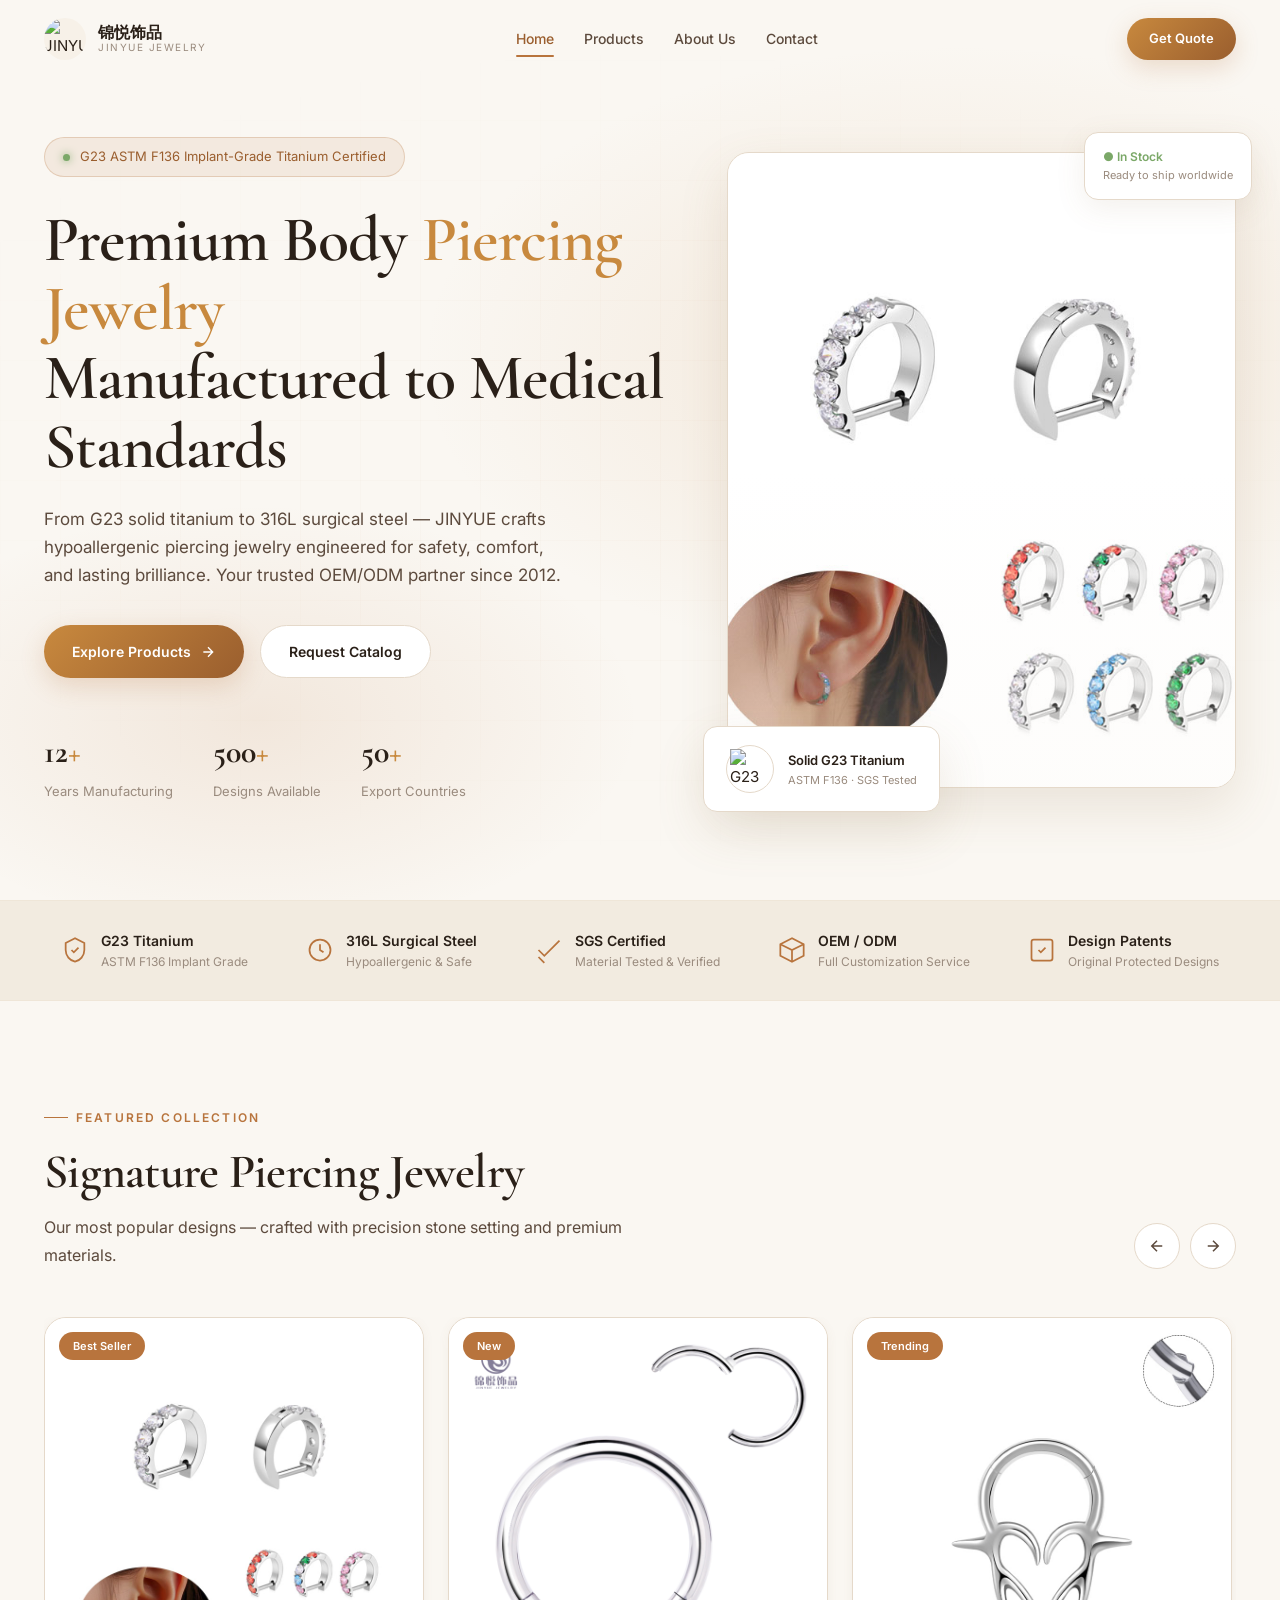
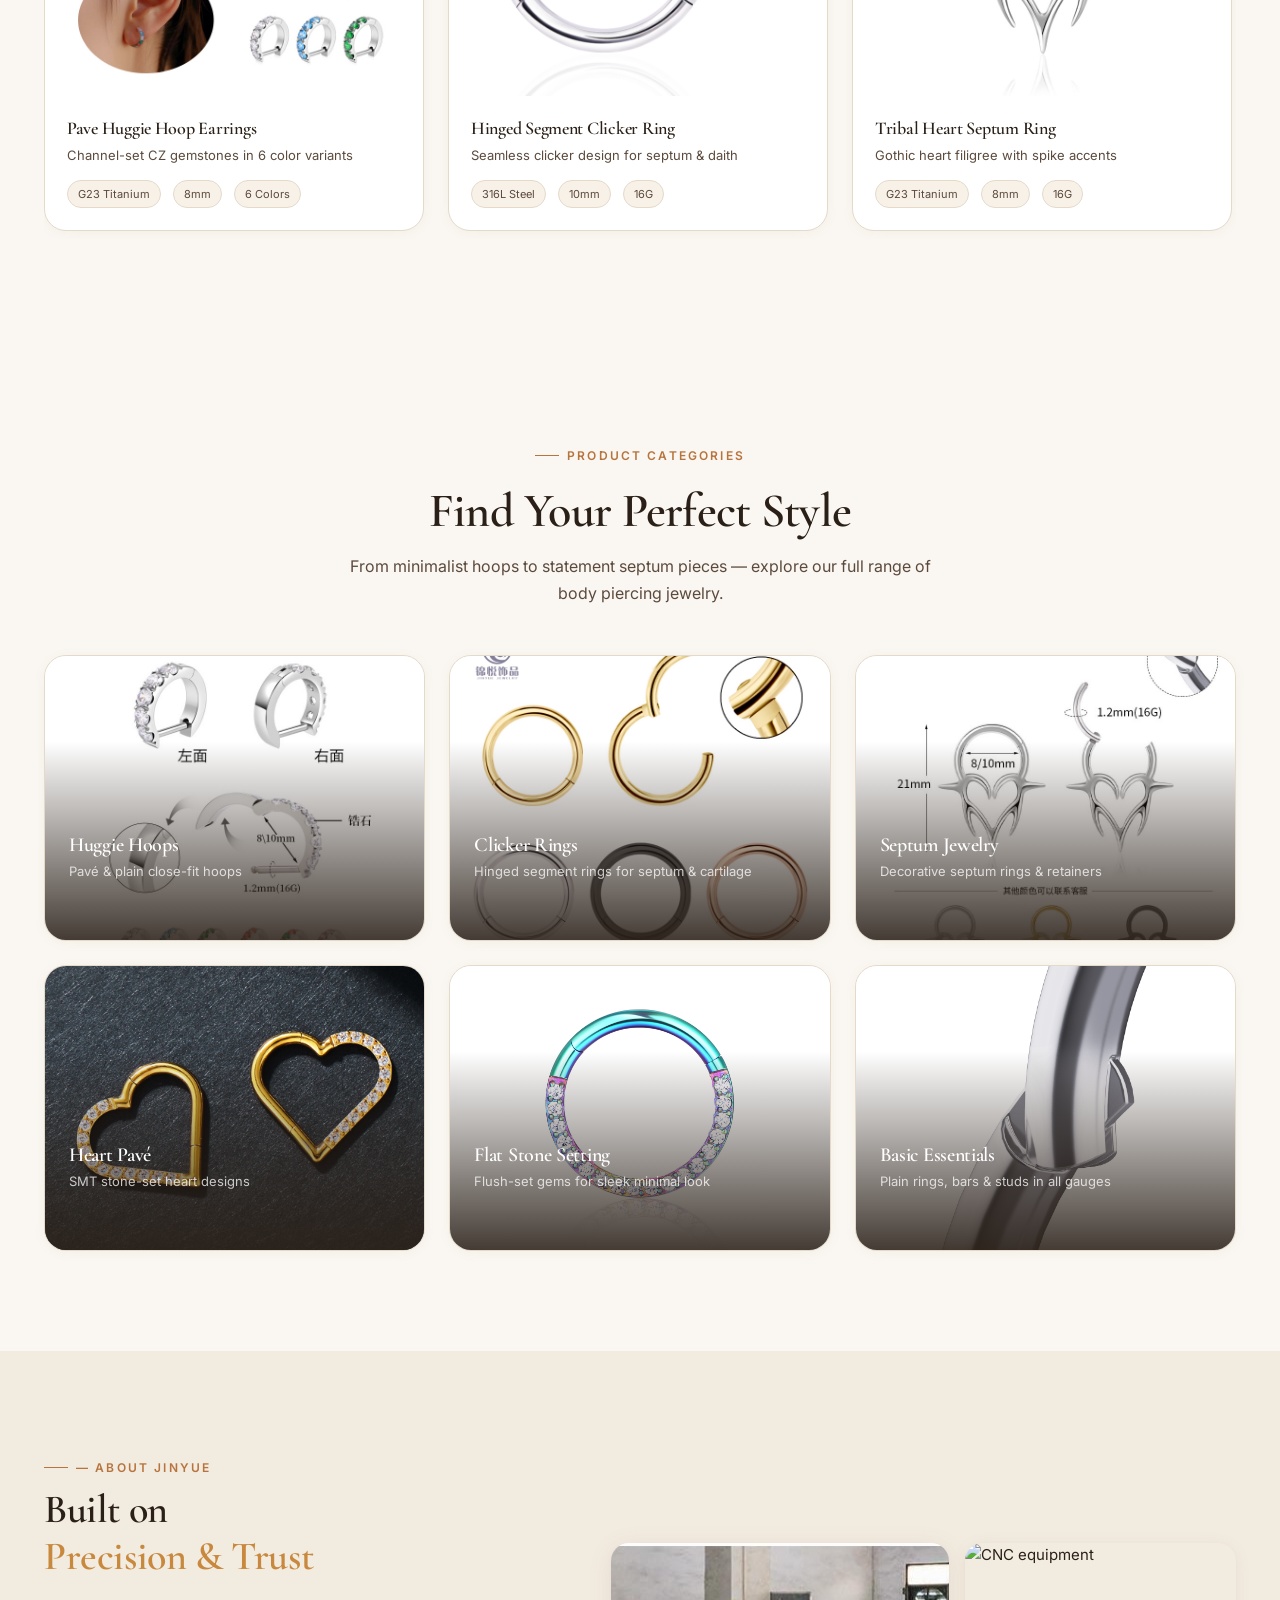
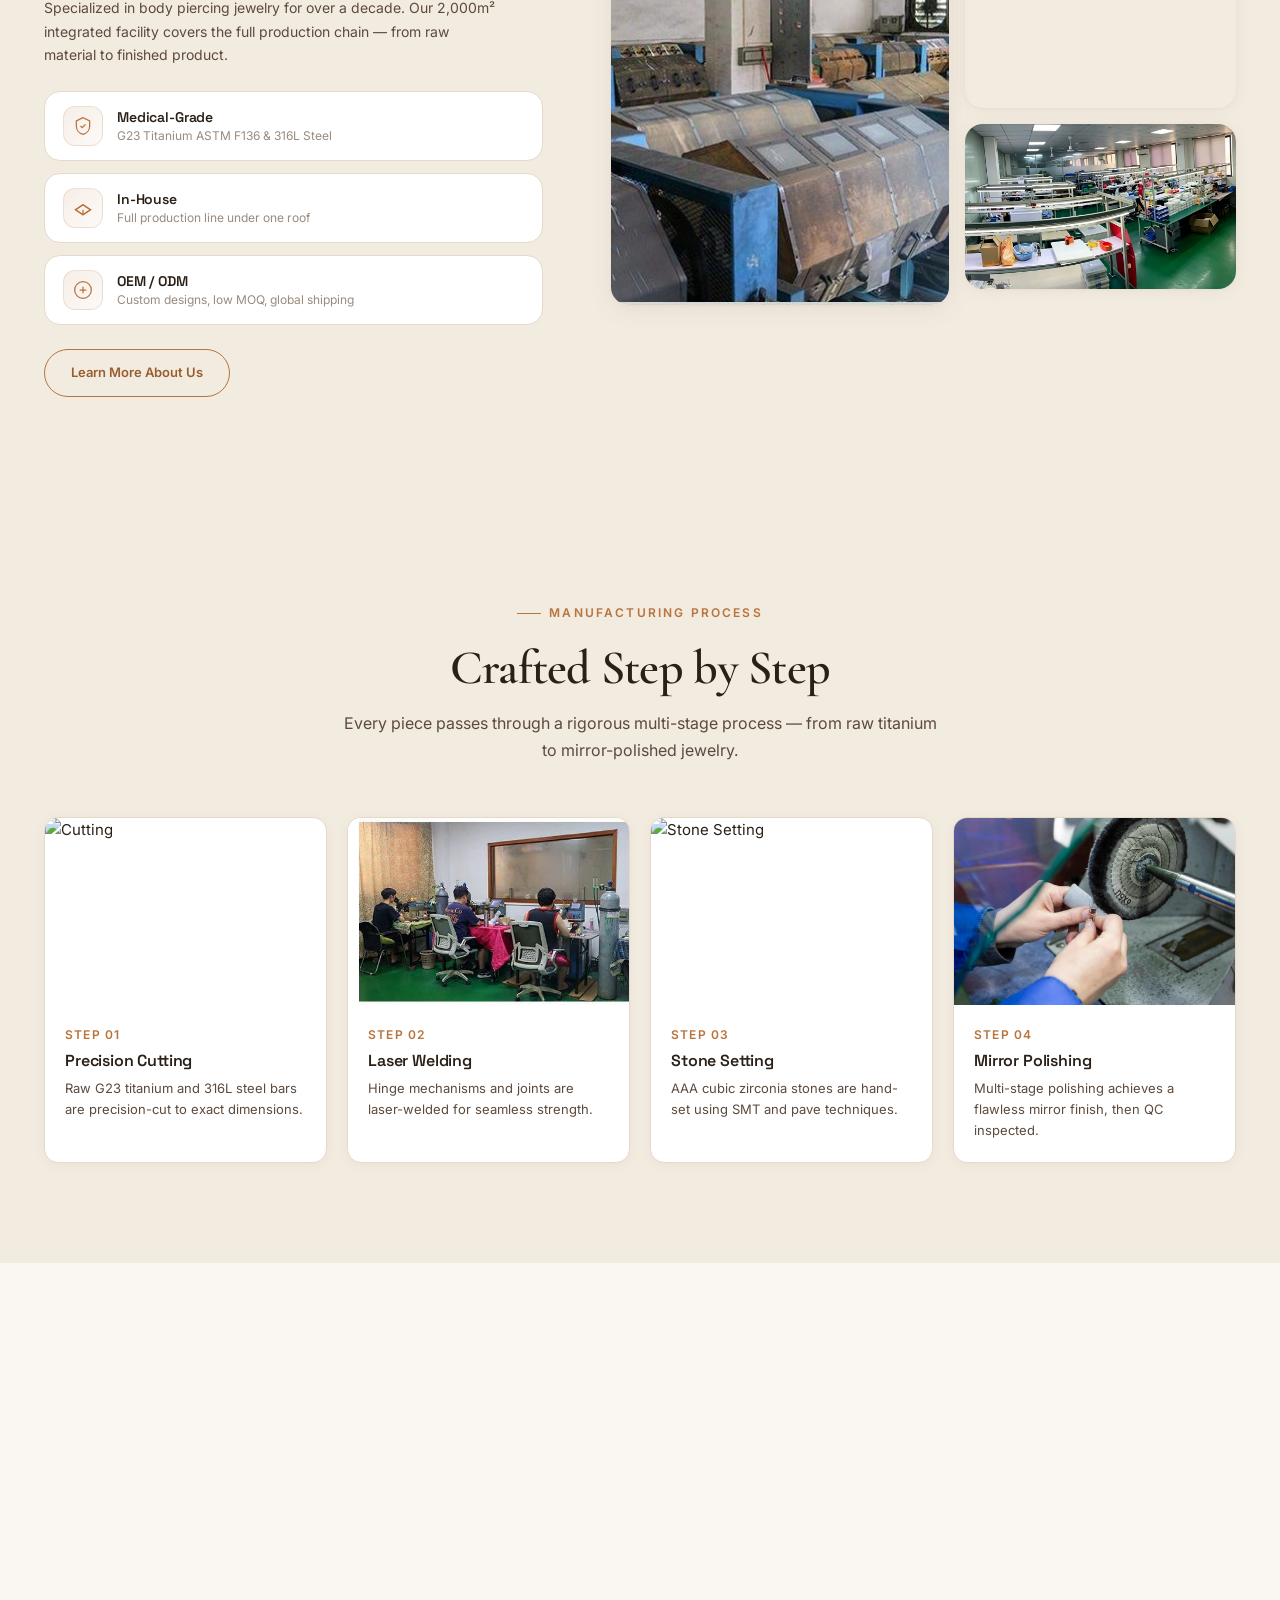
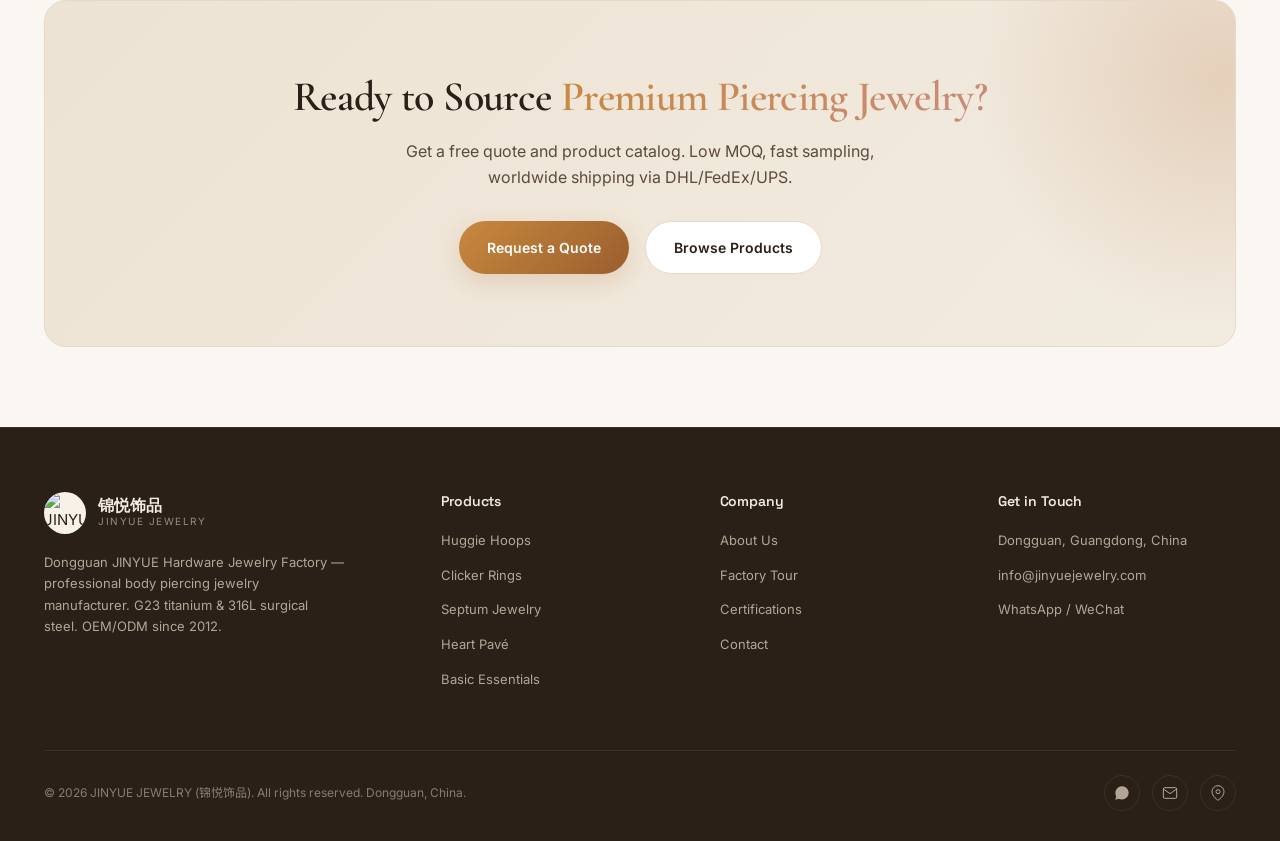
==== index.html @ 4a6bb95f "JINYUE JEWELRY piercing jewelry website - initial release" ====
<!DOCTYPE html>
<html lang="en">
<head>
<meta charset="UTF-8">
<meta name="viewport" content="width=device-width, initial-scale=1.0">
<title>JINYUE JEWELRY — G23 Implant-Grade Titanium Body Piercing Jewelry Manufacturer</title>
<meta name="description" content="JINYUE JEWELRY (锦悦饰品) is a professional body piercing jewelry manufacturer in Dongguan, China. Specializing in G23 ASTM F136 implant-grade titanium and 316L surgical steel piercing jewelry. OEM/ODM, SGS certified.">
<meta name="keywords" content="body piercing jewelry, G23 titanium, implant grade, ASTM F136, 316L surgical steel, piercing manufacturer, OEM piercing jewelry, Dongguan jewelry factory, JINYUE, 锦悦饰品">
<meta name="robots" content="index, follow">
<link rel="canonical" href="https://jinyuejewelry.github.io/">
<meta property="og:title" content="JINYUE JEWELRY — G23 Implant-Grade Titanium Body Piercing Jewelry Manufacturer">
<meta property="og:description" content="Professional body piercing jewelry manufacturer in Dongguan. G23 ASTM F136 titanium, 316L steel, OEM/ODM, SGS certified. Worldwide shipping.">
<meta property="og:image" content="https://jinyuejewelry.github.io/assets/logo/jinyue-logo.png">
<meta property="og:url" content="https://jinyuejewelry.github.io/">
<meta property="og:type" content="website">
<meta name="twitter:card" content="summary_large_image">
<script type="application/ld+json">
{
  "@context": "https://schema.org",
  "@type": "Organization",
  "name": "JINYUE JEWELRY",
  "alternateName": "锦悦饰品",
  "url": "https://jinyuejewelry.github.io/",
  "logo": "https://jinyuejewelry.github.io/assets/logo/jinyue-logo.png",
  "description": "Professional body piercing jewelry manufacturer. G23 ASTM F136 titanium, 316L surgical steel, OEM/ODM.",
  "address": { "@type": "PostalAddress", "addressLocality": "Dongguan", "addressRegion": "Guangdong", "addressCountry": "CN" },
  "contactPoint": { "@type": "ContactPoint", "contactType": "sales", "email": "info@jinyuejewelry.com" },
  "sameAs": []
}
</script>
<link rel="preconnect" href="https://fonts.googleapis.com">
<link rel="preconnect" href="https://fonts.gstatic.com" crossorigin>
<link href="https://fonts.googleapis.com/css2?family=Cormorant+Garamond:wght@500;600;700&family=Space+Grotesk:wght@400;500;600;700&family=Inter:wght@400;500;600&family=Noto+Sans+SC:wght@400;500;600&display=swap" rel="stylesheet">
<link rel="icon" href="assets/logo/g23-titanium-badge.png">
<link rel="stylesheet" href="css/style.css">
</head>
<body>

<!-- ===== Header ===== -->
<header class="site-header">
  <div class="container header-inner">
    <a href="index.html" class="logo-wrap">
      <img src="assets/logo/jinyue-logo.png" alt="JINYUE Jewelry" class="logo-img">
      <div class="logo-text">
        <span class="cn">锦悦饰品</span>
        <span class="en">JINYUE JEWELRY</span>
      </div>
    </a>
    <nav class="main-nav">
      <a href="index.html" class="active">Home</a>
      <a href="products.html">Products</a>
      <a href="about.html">About Us</a>
      <a href="contact.html">Contact</a>
    </nav>
    <div class="header-cta">
      <a href="contact.html" class="btn btn-primary">Get Quote</a>
      <div class="mobile-toggle"><span></span><span></span><span></span></div>
    </div>
  </div>
</header>

<!-- ===== Hero ===== -->
<section class="hero">
  <div class="hero-bg"></div>
  <div class="hero-grid"></div>
  <div class="container hero-inner">
    <div class="hero-content">
      <div class="hero-badge">
        <span class="dot"></span>
        G23 ASTM F136 Implant-Grade Titanium Certified
      </div>
      <h1>Premium Body <span class="accent">Piercing Jewelry</span><br>Manufactured to Medical Standards</h1>
      <p class="hero-desc">From G23 solid titanium to 316L surgical steel — JINYUE crafts hypoallergenic piercing jewelry engineered for safety, comfort, and lasting brilliance. Your trusted OEM/ODM partner since 2012.</p>
      <div class="hero-actions">
        <a href="products.html" class="btn btn-primary">
          Explore Products
          <svg width="16" height="16" viewBox="0 0 24 24" fill="none" stroke="currentColor" stroke-width="2"><path d="M5 12h14M12 5l7 7-7 7"/></svg>
        </a>
        <a href="contact.html" class="btn btn-outline">Request Catalog</a>
      </div>
      <div class="hero-stats">
        <div class="hero-stat">
          <div class="num">12<span>+</span></div>
          <div class="label">Years Manufacturing</div>
        </div>
        <div class="hero-stat">
          <div class="num">500<span>+</span></div>
          <div class="label">Designs Available</div>
        </div>
        <div class="hero-stat">
          <div class="num">50<span>+</span></div>
          <div class="label">Export Countries</div>
        </div>
      </div>
    </div>
    <div class="hero-visual">
      <div class="hero-img-main">
        <img src="assets/products/carousel/p1-1.jpg" alt="Huggie hoop piercing earrings with pave gemstones">
      </div>
      <div class="hero-float-card">
        <div class="badge-icon">
          <img src="assets/logo/g23-titanium-badge.png" alt="G23 Titanium">
        </div>
        <div>
          <div class="ft">Solid G23 Titanium</div>
          <div class="fs">ASTM F136 · SGS Tested</div>
        </div>
      </div>
      <div class="hero-float-card-2">
        <div class="ft">● In Stock</div>
        <div class="fs">Ready to ship worldwide</div>
      </div>
    </div>
  </div>
</section>

<!-- ===== Trust Bar ===== -->
<section class="trust-bar">
  <div class="container">
    <div class="trust-items">
      <div class="trust-item">
        <svg viewBox="0 0 24 24" fill="none" stroke="currentColor" stroke-width="1.5"><path d="M12 2L4 6v6c0 5 3.5 9 8 10 4.5-1 8-5 8-10V6l-8-4z"/><path d="M9 12l2 2 4-4"/></svg>
        <div><div class="t">G23 Titanium</div><div class="s">ASTM F136 Implant Grade</div></div>
      </div>
      <div class="trust-item">
        <svg viewBox="0 0 24 24" fill="none" stroke="currentColor" stroke-width="1.5"><circle cx="12" cy="12" r="9"/><path d="M12 7v5l3 2"/></svg>
        <div><div class="t">316L Surgical Steel</div><div class="s">Hypoallergenic & Safe</div></div>
      </div>
      <div class="trust-item">
        <svg viewBox="0 0 24 24" fill="none" stroke="currentColor" stroke-width="1.5"><path d="M3 12l5 5L21 4"/><path d="M3 18l5 5"/></svg>
        <div><div class="t">SGS Certified</div><div class="s">Material Tested & Verified</div></div>
      </div>
      <div class="trust-item">
        <svg viewBox="0 0 24 24" fill="none" stroke="currentColor" stroke-width="1.5"><path d="M12 2L2 7v10l10 5 10-5V7L12 2z"/><path d="M2 7l10 5 10-5M12 22V12"/></svg>
        <div><div class="t">OEM / ODM</div><div class="s">Full Customization Service</div></div>
      </div>
      <div class="trust-item">
        <svg viewBox="0 0 24 24" fill="none" stroke="currentColor" stroke-width="1.5"><rect x="3" y="3" width="18" height="18" rx="2"/><path d="M9 12l2 2 4-4"/></svg>
        <div><div class="t">Design Patents</div><div class="s">Original Protected Designs</div></div>
      </div>
    </div>
  </div>
</section>

<!-- ===== Featured Products Carousel ===== -->
<section class="prod-carousel-section">
  <div class="container">
    <div class="carousel-head reveal">
      <div>
        <div class="eyebrow">Featured Collection</div>
        <h2 class="section-title">Signature Piercing Jewelry</h2>
        <p class="section-sub">Our most popular designs — crafted with precision stone setting and premium materials.</p>
      </div>
      <div class="carousel-nav">
        <button class="carousel-prev" aria-label="Previous">
          <svg width="18" height="18" viewBox="0 0 24 24" fill="none" stroke="currentColor" stroke-width="2"><path d="M19 12H5M12 19l-7-7 7-7"/></svg>
        </button>
        <button class="carousel-next" aria-label="Next">
          <svg width="18" height="18" viewBox="0 0 24 24" fill="none" stroke="currentColor" stroke-width="2"><path d="M5 12h14M12 5l7 7-7 7"/></svg>
        </button>
      </div>
    </div>
    <div class="carousel-track">
      <div class="carousel-card reveal">
        <div class="img-wrap">
          <span class="tag">Best Seller</span>
          <img src="assets/products/carousel/p1-1.jpg" alt="Pave Huggie Hoop Earrings">
        </div>
        <div class="info">
          <h3>Pave Huggie Hoop Earrings</h3>
          <p>Channel-set CZ gemstones in 6 color variants</p>
          <div class="meta"><span>G23 Titanium</span><span>8mm</span><span>6 Colors</span></div>
        </div>
      </div>
      <div class="carousel-card reveal">
        <div class="img-wrap">
          <span class="tag">New</span>
          <img src="assets/products/carousel/p2-1.jpg" alt="Hinged Segment Clicker Ring">
        </div>
        <div class="info">
          <h3>Hinged Segment Clicker Ring</h3>
          <p>Seamless clicker design for septum & daith</p>
          <div class="meta"><span>316L Steel</span><span>10mm</span><span>16G</span></div>
        </div>
      </div>
      <div class="carousel-card reveal">
        <div class="img-wrap">
          <span class="tag">Trending</span>
          <img src="assets/products/carousel/p3-1.jpg" alt="Tribal Heart Septum Ring">
        </div>
        <div class="info">
          <h3>Tribal Heart Septum Ring</h3>
          <p>Gothic heart filigree with spike accents</p>
          <div class="meta"><span>G23 Titanium</span><span>8mm</span><span>16G</span></div>
        </div>
      </div>
      <div class="carousel-card reveal">
        <div class="img-wrap">
          <span class="tag">Premium</span>
          <img src="assets/products/heart/1-爱心 (3).jpg" alt="Heart Pavé Stud Earrings">
        </div>
        <div class="info">
          <h3>Heart Pavé Stud Earrings</h3>
          <p>Heart-shaped SMT pave setting, gold & silver</p>
          <div class="meta"><span>925 Silver</span><span>14×12mm</span><span>AAA CZ</span></div>
        </div>
      </div>
      <div class="carousel-card reveal">
        <div class="img-wrap">
          <span class="tag">Best Seller</span>
          <img src="assets/products/bee/5-中空镶钻.jpg" alt="Hollow Diamond Setting Hoop">
        </div>
        <div class="info">
          <h3>Hollow Diamond Setting Hoop</h3>
          <p>Air-set pave with brilliant light reflection</p>
          <div class="meta"><span>925 Silver</span><span>13mm</span><span>AAA CZ</span></div>
        </div>
      </div>
      <div class="carousel-card reveal">
        <div class="img-wrap">
          <span class="tag">Classic</span>
          <img src="assets/products/combo/1.jpg" alt="Basic Collection Combo">
        </div>
        <div class="info">
          <h3>Basic Collection Combo</h3>
          <p>Mixed gauge essentials for every piercing</p>
          <div class="meta"><span>316L Steel</span><span>Multi</span><span>Set</span></div>
        </div>
      </div>
    </div>
  </div>
</section>

<!-- ===== Categories ===== -->
<section class="section">
  <div class="container">
    <div class="reveal" style="text-align:center;margin-bottom:48px;">
      <div class="eyebrow" style="justify-content:center;">Product Categories</div>
      <h2 class="section-title">Find Your Perfect Style</h2>
      <p class="section-sub" style="margin:0 auto;">From minimalist hoops to statement septum pieces — explore our full range of body piercing jewelry.</p>
    </div>
    <div class="cat-grid">
      <a href="products.html" class="cat-card reveal">
        <img src="assets/products/carousel/p1-2.jpg" alt="Huggie Hoops">
        <div class="overlay">
          <h3>Huggie Hoops</h3>
          <p>Pavé & plain close-fit hoops</p>
          <span class="arrow">View Collection <svg width="14" height="14" viewBox="0 0 24 24" fill="none" stroke="currentColor" stroke-width="2"><path d="M5 12h14M12 5l7 7-7 7"/></svg></span>
        </div>
      </a>
      <a href="products.html" class="cat-card reveal">
        <img src="assets/products/carousel/p2-2.jpg" alt="Clicker Rings">
        <div class="overlay">
          <h3>Clicker Rings</h3>
          <p>Hinged segment rings for septum & cartilage</p>
          <span class="arrow">View Collection <svg width="14" height="14" viewBox="0 0 24 24" fill="none" stroke="currentColor" stroke-width="2"><path d="M5 12h14M12 5l7 7-7 7"/></svg></span>
        </div>
      </a>
      <a href="products.html" class="cat-card reveal">
        <img src="assets/products/carousel/p3-2.jpg" alt="Septum Jewelry">
        <div class="overlay">
          <h3>Septum Jewelry</h3>
          <p>Decorative septum rings & retainers</p>
          <span class="arrow">View Collection <svg width="14" height="14" viewBox="0 0 24 24" fill="none" stroke="currentColor" stroke-width="2"><path d="M5 12h14M12 5l7 7-7 7"/></svg></span>
        </div>
      </a>
      <a href="products.html" class="cat-card reveal">
        <img src="assets/products/heart/1-爱心 (4).jpg" alt="Heart Pavé">
        <div class="overlay">
          <h3>Heart Pavé</h3>
          <p>SMT stone-set heart designs</p>
          <span class="arrow">View Collection <svg width="14" height="14" viewBox="0 0 24 24" fill="none" stroke="currentColor" stroke-width="2"><path d="M5 12h14M12 5l7 7-7 7"/></svg></span>
        </div>
      </a>
      <a href="products.html" class="cat-card reveal">
        <img src="assets/products/flat/IMG_4566.jpg" alt="Flat Stone Setting">
        <div class="overlay">
          <h3>Flat Stone Setting</h3>
          <p>Flush-set gems for sleek minimal look</p>
          <span class="arrow">View Collection <svg width="14" height="14" viewBox="0 0 24 24" fill="none" stroke="currentColor" stroke-width="2"><path d="M5 12h14M12 5l7 7-7 7"/></svg></span>
        </div>
      </a>
      <a href="products.html" class="cat-card reveal">
        <img src="assets/products/basic/111.jpg" alt="Basic Essentials">
        <div class="overlay">
          <h3>Basic Essentials</h3>
          <p>Plain rings, bars & studs in all gauges</p>
          <span class="arrow">View Collection <svg width="14" height="14" viewBox="0 0 24 24" fill="none" stroke="currentColor" stroke-width="2"><path d="M5 12h14M12 5l7 7-7 7"/></svg></span>
        </div>
      </a>
    </div>
  </div>
</section>

<!-- ===== About Snippet ===== -->
<section class="section" style="background:var(--bg-2);">
  <div class="container">
    <div class="about-snippet">
      <div class="about-text reveal">
        <div class="eyebrow">— ABOUT JINYUE</div>
        <h2 class="about-title">Built on<br><span class="accent">Precision &amp; Trust</span></h2>
        <p class="about-intro">Specialized in body piercing jewelry for over a decade. Our 2,000m² integrated facility covers the full production chain — from raw material to finished product.</p>
        <div class="about-features">
          <div class="about-feature">
            <div class="ico"><svg viewBox="0 0 24 24" fill="none" stroke="currentColor" stroke-width="1.5"><path d="M12 2L4 6v6c0 5 3.5 9 8 10 4.5-1 8-5 8-10V6l-8-4z"/><path d="M9 12l2 2 4-4"/></svg></div>
            <div><h4>Medical-Grade</h4><p>G23 Titanium ASTM F136 &amp; 316L Steel</p></div>
          </div>
          <div class="about-feature">
            <div class="ico"><svg viewBox="0 0 24 24" fill="none" stroke="currentColor" stroke-width="1.5"><path d="M12 20l9-6-9-6-9 6 9 6z"/><path d="M12 20l9-6-9-6-9 6 9 6zM12 14v6"/></svg></div>
            <div><h4>In-House</h4><p>Full production line under one roof</p></div>
          </div>
          <div class="about-feature">
            <div class="ico"><svg viewBox="0 0 24 24" fill="none" stroke="currentColor" stroke-width="1.5"><circle cx="12" cy="12" r="10"/><path d="M8 12h8M12 8v8"/></svg></div>
            <div><h4>OEM / ODM</h4><p>Custom designs, low MOQ, global shipping</p></div>
          </div>
        </div>
        <a href="about.html" class="btn btn-outline about-btn">Learn More About Us</a>
      </div>
      <div class="about-imgs reveal">
        <div class="about-img-main">
          <img src="assets/factory/44.jpeg" alt="Production line">
        </div>
        <div class="about-img-side">
          <img src="assets/factory/2.jpeg" alt="CNC equipment">
          <img src="assets/factory/3.jpeg" alt="Surface finishing">
        </div>
      </div>
    </div>
  </div>
</section>

<!-- ===== Production Process ===== -->
<section class="process-section section">
  <div class="container">
    <div class="reveal" style="text-align:center;margin-bottom:20px;">
      <div class="eyebrow" style="justify-content:center;">Manufacturing Process</div>
      <h2 class="section-title">Crafted Step by Step</h2>
      <p class="section-sub" style="margin:0 auto;">Every piece passes through a rigorous multi-stage process — from raw titanium to mirror-polished jewelry.</p>
    </div>
    <div class="process-grid">
      <div class="process-card reveal">
        <div class="img-wrap"><img src="assets/process/2切割.jpg" alt="Cutting"></div>
        <div class="body">
          <div class="step">STEP 01</div>
          <h4>Precision Cutting</h4>
          <p>Raw G23 titanium and 316L steel bars are precision-cut to exact dimensions.</p>
        </div>
      </div>
      <div class="process-card reveal">
        <div class="img-wrap"><img src="assets/process/焊接.jpeg" alt="Welding"></div>
        <div class="body">
          <div class="step">STEP 02</div>
          <h4>Laser Welding</h4>
          <p>Hinge mechanisms and joints are laser-welded for seamless strength.</p>
        </div>
      </div>
      <div class="process-card reveal">
        <div class="img-wrap"><img src="assets/process/镶石.jpg" alt="Stone Setting"></div>
        <div class="body">
          <div class="step">STEP 03</div>
          <h4>Stone Setting</h4>
          <p>AAA cubic zirconia stones are hand-set using SMT and pave techniques.</p>
        </div>
      </div>
      <div class="process-card reveal">
        <div class="img-wrap"><img src="assets/process/抛光.jpeg" alt="Polishing"></div>
        <div class="body">
          <div class="step">STEP 04</div>
          <h4>Mirror Polishing</h4>
          <p>Multi-stage polishing achieves a flawless mirror finish, then QC inspected.</p>
        </div>
      </div>
    </div>
  </div>
</section>



<!-- ===== Stats Band ===== -->
<section class="stats-band">
  <div class="container">
    <div class="stats-grid">
      <div class="stat-item reveal">
        <div class="num">2,000m²</div>
        <div class="label">Factory Area</div>
      </div>
      <div class="stat-item reveal">
        <div class="num">500+</div>
        <div class="label">Jewelry Designs</div>
      </div>
      <div class="stat-item reveal">
        <div class="num">50+</div>
        <div class="label">Export Countries</div>
      </div>
      <div class="stat-item reveal">
        <div class="num">99.5%</div>
        <div class="label">QC Pass Rate</div>
      </div>
    </div>
  </div>
</section>

<!-- ===== CTA ===== -->
<section class="cta-section">
  <div class="container">
    <div class="cta-box reveal">
      <h2>Ready to Source <span class="text-gradient">Premium Piercing Jewelry?</span></h2>
      <p>Get a free quote and product catalog. Low MOQ, fast sampling, worldwide shipping via DHL/FedEx/UPS.</p>
      <div class="actions">
        <a href="contact.html" class="btn btn-primary">Request a Quote</a>
        <a href="products.html" class="btn btn-outline">Browse Products</a>
      </div>
    </div>
  </div>
</section>

<!-- ===== Footer ===== -->
<footer class="site-footer">
  <div class="container">
    <div class="footer-grid">
      <div class="footer-brand">
        <div class="logo-wrap">
          <img src="assets/logo/jinyue-logo.png" alt="JINYUE Jewelry" class="logo-img">
          <div class="logo-text"><span class="cn">锦悦饰品</span><span class="en">JINYUE JEWELRY</span></div>
        </div>
        <p>Dongguan JINYUE Hardware Jewelry Factory — professional body piercing jewelry manufacturer. G23 titanium & 316L surgical steel. OEM/ODM since 2012.</p>
      </div>
      <div class="footer-col">
        <h5>Products</h5>
        <ul>
          <li><a href="products.html">Huggie Hoops</a></li>
          <li><a href="products.html">Clicker Rings</a></li>
          <li><a href="products.html">Septum Jewelry</a></li>
          <li><a href="products.html">Heart Pavé</a></li>
          <li><a href="products.html">Basic Essentials</a></li>
        </ul>
      </div>
      <div class="footer-col">
        <h5>Company</h5>
        <ul>
          <li><a href="about.html">About Us</a></li>
          <li><a href="about.html">Factory Tour</a></li>
          <li><a href="about.html">Certifications</a></li>
          <li><a href="contact.html">Contact</a></li>
        </ul>
      </div>
      <div class="footer-col">
        <h5>Get in Touch</h5>
        <ul>
          <li><a href="contact.html">Dongguan, Guangdong, China</a></li>
          <li><a href="mailto:info@jinyuejewelry.com">info@jinyuejewelry.com</a></li>
          <li><a href="contact.html">WhatsApp / WeChat</a></li>
        </ul>
      </div>
    </div>
    <div class="footer-bottom">
      <p>© 2026 JINYUE JEWELRY (锦悦饰品). All rights reserved. Dongguan, China.</p>
      <div class="footer-social">
        <a href="contact.html" aria-label="WhatsApp"><svg viewBox="0 0 24 24" fill="currentColor"><path d="M12 2C6.5 2 2 6.5 2 12c0 1.8.5 3.5 1.3 5L2 22l5.2-1.4c1.4.8 3.1 1.2 4.8 1.2 5.5 0 10-4.5 10-10S17.5 2 12 2z"/></svg></a>
        <a href="contact.html" aria-label="Email"><svg viewBox="0 0 24 24" fill="none" stroke="currentColor" stroke-width="1.5"><rect x="2" y="4" width="20" height="16" rx="2"/><path d="M2 6l10 7 10-7"/></svg></a>
        <a href="contact.html" aria-label="Location"><svg viewBox="0 0 24 24" fill="none" stroke="currentColor" stroke-width="1.5"><path d="M21 10c0 7-9 13-9 13s-9-6-9-13a9 9 0 0118 0z"/><circle cx="12" cy="10" r="3"/></svg></a>
      </div>
    </div>
  </div>
</footer>

<script src="js/main.js"></script>
</body>
</html>
---- css/style.css ----
/* ===== JINYUE JEWELRY — Independent Site Styles ===== */
/* Design: warm premium aesthetic, copper/amber brand accent, B2B jewelry store */

:root {
  /* Brand palette — WARM TONES */
  --bg: #FAF7F2;            /* warm ivory */
  --bg-2: #F2EBE0;          /* champagne */
  --bg-3: #EDE3D4;          /* warm sand */
  --bg-card: #FFFFFF;       /* warm white */
  --surface: #F7F1E8;       /* cream surface */
  --line: #E5D9CA;          /* warm taupe line */
  --line-soft: #EFE6D8;     /* soft warm line */

  --copper: #B8743D;        /* copper/bronze primary accent */
  --copper-bright: #C8893E; /* amber gold bright */
  --copper-deep: #9A5E2E;   /* deep copper */
  --copper-glow: rgba(184, 116, 61, 0.22);

  --gold: #D4A574;          /* warm gold */
  --rose: #C98B7A;          /* rose gold */
  --silver: #A89F94;        /* warm taupe silver */

  --text: #2A2018;          /* warm espresso */
  --text-dim: #5C4A3D;      /* warm brown */
  --text-mute: #9A8B7E;     /* warm taupe */

  --white: #FFFFFF;
  --green: #7BA868;         /* warm olive green */
  --radius: 14px;
  --radius-sm: 8px;
  --radius-lg: 22px;

  --maxw: 1240px;
  --ease: cubic-bezier(0.22, 1, 0.36, 1);

  --font-display: 'Cormorant Garamond', 'Noto Serif SC', 'PingFang SC', 'Microsoft YaHei', serif;
  --font-body: 'Inter', 'Noto Sans SC', 'PingFang SC', 'Microsoft YaHei', sans-serif;
  --font-heading: 'Space Grotesk', 'Noto Sans SC', 'PingFang SC', sans-serif;

  --shadow-sm: 0 2px 12px rgba(140, 110, 70, 0.06);
  --shadow-md: 0 8px 30px rgba(140, 110, 70, 0.10);
  --shadow-lg: 0 20px 50px rgba(140, 110, 70, 0.14);
}

/* Reset */
*, *::before, *::after { box-sizing: border-box; margin: 0; padding: 0; }
html { scroll-behavior: smooth; -webkit-text-size-adjust: 100%; }
body {
  font-family: var(--font-body);
  background: var(--bg);
  color: var(--text);
  line-height: 1.65;
  overflow-x: hidden;
  font-size: 15px;
  -webkit-font-smoothing: antialiased;
}
img { max-width: 100%; display: block; }
a { color: inherit; text-decoration: none; transition: color .25s var(--ease); }
button { font-family: inherit; cursor: pointer; border: none; background: none; color: inherit; }
ul { list-style: none; }

/* Layout */
.container { max-width: var(--maxw); margin: 0 auto; padding: 0 24px; }
.section { padding: 100px 0; position: relative; }
.section-sm { padding: 64px 0; }

/* Typography */
h1, h2, h3 { font-family: var(--font-display); font-weight: 600; line-height: 1.15; letter-spacing: -0.015em; }
h4, h5 { font-family: var(--font-heading); font-weight: 600; line-height: 1.3; letter-spacing: -0.01em; }
.section-title { font-size: clamp(30px, 4.2vw, 48px); margin: 18px 0 14px; color: var(--text); font-weight: 600; }
.eyebrow {
  font-size: 12px; font-weight: 600; letter-spacing: 0.18em; text-transform: uppercase;
  color: var(--copper); display: inline-flex; align-items: center; gap: 8px;
}
.eyebrow::before { content: ''; width: 24px; height: 1px; background: var(--copper); }
.section-sub { color: var(--text-dim); font-size: 16px; max-width: 600px; line-height: 1.7; }
.text-gradient {
  background: linear-gradient(120deg, var(--copper-bright), var(--rose));
  -webkit-background-clip: text; background-clip: text; -webkit-text-fill-color: transparent;
}

/* Buttons */
.btn {
  display: inline-flex; align-items: center; gap: 9px;
  padding: 14px 28px; border-radius: 50px; font-weight: 600; font-size: 14px;
  transition: all .3s var(--ease); white-space: nowrap; cursor: pointer;
}
.btn-primary {
  background: linear-gradient(135deg, var(--copper-bright), var(--copper-deep));
  color: var(--white); box-shadow: 0 8px 24px var(--copper-glow);
}
.btn-primary:hover { transform: translateY(-2px); box-shadow: 0 12px 32px var(--copper-glow); }
.btn-outline { border: 1px solid var(--line); color: var(--text); background: var(--bg-card); }
.btn-outline:hover { border-color: var(--copper); background: var(--surface); color: var(--copper-deep); }
.btn-ghost { color: var(--copper); padding: 10px 0; }
.btn-ghost:hover { color: var(--copper-deep); }

/* ===== Header ===== */
.site-header {
  position: fixed; top: 0; left: 0; right: 0; z-index: 1000;
  padding: 18px 0; transition: all .35s var(--ease);
}
.site-header.scrolled {
  background: rgba(250, 247, 242, 0.92); backdrop-filter: blur(20px);
  border-bottom: 1px solid var(--line-soft); padding: 12px 0; box-shadow: var(--shadow-sm);
}
.header-inner { display: flex; align-items: center; justify-content: space-between; gap: 32px; }
.logo-wrap { display: flex; align-items: center; gap: 12px; flex-shrink: 0; }
.logo-img { width: 42px; height: 42px; border-radius: 50%; object-fit: cover; background: var(--surface); }
.logo-text { display: flex; flex-direction: column; line-height: 1.1; }
.logo-text .cn { font-family: var(--font-display); font-weight: 600; font-size: 16px; color: var(--text); }
.logo-text .en { font-size: 10px; letter-spacing: 0.15em; color: var(--text-mute); text-transform: uppercase; }

.main-nav { display: flex; align-items: center; gap: 30px; }
.main-nav a { font-size: 14px; color: var(--text-dim); font-weight: 500; position: relative; }
.main-nav a:hover, .main-nav a.active { color: var(--copper-deep); }
.main-nav a.active::after {
  content: ''; position: absolute; bottom: -6px; left: 0; right: 0; height: 2px;
  background: var(--copper); border-radius: 2px;
}
.header-cta { display: flex; align-items: center; gap: 14px; }
.header-cta .btn { padding: 10px 22px; font-size: 13px; }

.mobile-toggle { display: none; flex-direction: column; gap: 5px; padding: 8px; }
.mobile-toggle span { width: 22px; height: 2px; background: var(--text); border-radius: 2px; transition: .3s; }

/* ===== Hero ===== */
.hero {
  min-height: 100vh; display: flex; align-items: center; position: relative; overflow: hidden;
  padding: 120px 0 80px;
}
.hero-bg {
  position: absolute; inset: 0; z-index: 0;
  background:
    radial-gradient(ellipse 60% 50% at 75% 40%, rgba(212, 165, 116, 0.20), transparent 70%),
    radial-gradient(ellipse 50% 40% at 20% 80%, rgba(184, 116, 61, 0.12), transparent 60%);
}
.hero-grid {
  position: absolute; inset: 0; z-index: 0; opacity: .35;
  background-image:
    linear-gradient(rgba(184, 116, 61, 0.06) 1px, transparent 1px),
    linear-gradient(90deg, rgba(184, 116, 61, 0.06) 1px, transparent 1px);
  background-size: 60px 60px;
  mask-image: radial-gradient(ellipse 80% 60% at center, black 40%, transparent 80%);
}
.hero-inner { position: relative; z-index: 2; display: grid; grid-template-columns: 1.1fr 0.9fr; gap: 60px; align-items: center; }
.hero-badge {
  display: inline-flex; align-items: center; gap: 10px; padding: 8px 18px;
  background: rgba(184, 116, 61, 0.10); border: 1px solid rgba(184, 116, 61, 0.25);
  border-radius: 50px; font-size: 13px; color: var(--copper-deep); margin-bottom: 28px;
}
.hero-badge .dot { width: 7px; height: 7px; border-radius: 50%; background: var(--green); box-shadow: 0 0 8px var(--green); }
.hero h1 { font-size: clamp(38px, 5.5vw, 64px); line-height: 1.08; margin-bottom: 24px; color: var(--text); }
.hero h1 .accent { color: var(--copper-bright); }
.hero-desc { font-size: 17px; color: var(--text-dim); max-width: 520px; margin-bottom: 36px; }
.hero-actions { display: flex; gap: 16px; flex-wrap: wrap; margin-bottom: 48px; }
.hero-stats { display: flex; gap: 40px; }
.hero-stat .num { font-family: var(--font-display); font-size: 32px; font-weight: 700; color: var(--text); }
.hero-stat .num span { color: var(--copper-bright); }
.hero-stat .label { font-size: 13px; color: var(--text-mute); margin-top: 2px; }

/* Hero visual */
.hero-visual { position: relative; }
.hero-img-main {
  border-radius: var(--radius-lg); overflow: hidden; border: 1px solid var(--line);
  box-shadow: var(--shadow-lg); aspect-ratio: 4/5; position: relative;
}
.hero-img-main img { width: 100%; height: 100%; object-fit: cover; }
.hero-img-main::after {
  content: ''; position: absolute; inset: 0;
  background: linear-gradient(180deg, transparent 50%, rgba(250, 247, 242, 0.3));
}
.hero-float-card {
  position: absolute; bottom: -24px; left: -24px; z-index: 3;
  background: var(--bg-card); border: 1px solid var(--line); border-radius: var(--radius);
  padding: 18px 22px; display: flex; align-items: center; gap: 14px;
  box-shadow: var(--shadow-lg);
}
.hero-float-card .badge-icon {
  width: 48px; height: 48px; border-radius: 50%; background: var(--white);
  display: flex; align-items: center; justify-content: center; flex-shrink: 0;
  border: 1px solid var(--line);
}
.hero-float-card .badge-icon img { width: 40px; height: 40px; }
.hero-float-card .ft { font-size: 13px; font-weight: 600; color: var(--text); }
.hero-float-card .fs { font-size: 11px; color: var(--text-mute); }
.hero-float-card-2 {
  position: absolute; top: -20px; right: -16px; z-index: 3;
  background: var(--bg-card); border: 1px solid var(--line); border-radius: var(--radius);
  padding: 14px 18px; box-shadow: var(--shadow-md);
}
.hero-float-card-2 .ft { font-size: 12px; font-weight: 600; color: var(--green); }
.hero-float-card-2 .fs { font-size: 11px; color: var(--text-mute); }

/* ===== Trust Bar ===== */
.trust-bar {
  border-top: 1px solid var(--line-soft); border-bottom: 1px solid var(--line-soft);
  background: var(--bg-2); padding: 28px 0;
}
.trust-items { display: flex; justify-content: space-around; flex-wrap: wrap; gap: 24px; }
.trust-item { display: flex; align-items: center; gap: 12px; }
.trust-item svg { width: 28px; height: 28px; color: var(--copper); flex-shrink: 0; }
.trust-item .t { font-size: 14px; font-weight: 600; color: var(--text); }
.trust-item .s { font-size: 12px; color: var(--text-mute); }

/* ===== Product Carousel ===== */
.prod-carousel-section { padding: 100px 0; }
.carousel-head { display: flex; justify-content: space-between; align-items: flex-end; margin-bottom: 48px; flex-wrap: wrap; gap: 20px; }
.carousel-nav { display: flex; gap: 10px; }
.carousel-nav button {
  width: 46px; height: 46px; border-radius: 50%; border: 1px solid var(--line);
  display: flex; align-items: center; justify-content: center; color: var(--text-dim);
  background: var(--bg-card); transition: all .3s var(--ease);
}
.carousel-nav button:hover { border-color: var(--copper); color: var(--copper); background: var(--surface); }
.carousel-track { display: flex; gap: 24px; overflow-x: auto; scroll-snap-type: x mandatory; scrollbar-width: none; padding-bottom: 8px; }
.carousel-track::-webkit-scrollbar { display: none; }
.carousel-card {
  flex: 0 0 380px; scroll-snap-align: start; border-radius: var(--radius-lg); overflow: hidden;
  background: var(--bg-card); border: 1px solid var(--line); transition: all .35s var(--ease);
  box-shadow: var(--shadow-sm);
}
.carousel-card:hover { border-color: var(--copper); transform: translateY(-4px); box-shadow: var(--shadow-md); }
.carousel-card .img-wrap { aspect-ratio: 1; overflow: hidden; position: relative; }
.carousel-card .img-wrap img { width: 100%; height: 100%; object-fit: cover; transition: transform .5s var(--ease); }
.carousel-card:hover .img-wrap img { transform: scale(1.06); }
.carousel-card .tag {
  position: absolute; top: 14px; left: 14px; z-index: 2;
  padding: 5px 14px; border-radius: 50px; font-size: 11px; font-weight: 600;
  background: var(--copper); color: var(--white);
}
.carousel-card .info { padding: 22px; }
.carousel-card .info h3 { font-size: 18px; margin-bottom: 6px; color: var(--text); }
.carousel-card .info p { font-size: 13px; color: var(--text-dim); }
.carousel-card .meta { display: flex; gap: 12px; margin-top: 14px; flex-wrap: wrap; }
.carousel-card .meta span {
  font-size: 11px; padding: 4px 10px; border-radius: 50px;
  background: var(--surface); color: var(--text-dim); border: 1px solid var(--line);
}

/* ===== Categories Grid ===== */
.cat-grid { display: grid; grid-template-columns: repeat(3, 1fr); gap: 24px; }
.cat-card {
  position: relative; border-radius: var(--radius-lg); overflow: hidden; aspect-ratio: 4/3;
  border: 1px solid var(--line); cursor: pointer; transition: all .35s var(--ease);
  box-shadow: var(--shadow-sm);
}
.cat-card:hover { border-color: var(--copper); transform: translateY(-4px); box-shadow: var(--shadow-md); }
.cat-card img { width: 100%; height: 100%; object-fit: cover; transition: transform .5s var(--ease); }
.cat-card:hover img { transform: scale(1.08); }
.cat-card .overlay {
  position: absolute; inset: 0; background: linear-gradient(180deg, transparent 30%, rgba(42, 32, 24, 0.88));
  display: flex; flex-direction: column; justify-content: flex-end; padding: 24px;
}
.cat-card .overlay h3 { font-size: 20px; color: var(--white); }
.cat-card .overlay p { font-size: 13px; color: rgba(255,255,255,0.75); margin-top: 4px; }
.cat-card .overlay .arrow {
  margin-top: 12px; font-size: 13px; color: var(--gold);
  display: inline-flex; align-items: center; gap: 6px; opacity: 0; transform: translateY(8px);
  transition: all .3s var(--ease);
}
.cat-card:hover .overlay .arrow { opacity: 1; transform: translateY(0); }

/* ===== About snippet ===== */
.about-snippet {
  display: grid; grid-template-columns: 9fr 11fr; gap: 56px; align-items: center;
}
.about-text { padding-right: 12px; }
.about-text .eyebrow { margin-bottom: 8px; }

/* Title */
.about-title {
  font-family: var(--font-display); font-weight: 600; line-height: 1.18;
  font-size: clamp(28px, 3.4vw, 40px); color: var(--text); margin-bottom: 16px;
  letter-spacing: -0.01em;
}
.about-title .accent { color: var(--copper-bright); }

/* Intro */
.about-intro {
  font-size: 14px; color: var(--text-dim); line-height: 1.7; max-width: 460px; margin-bottom: 0;
}

/* Feature cards — compact */
.about-features { display: grid; gap: 12px; margin-top: 24px; }
.about-feature {
  display: flex; gap: 14px; align-items: center;
  padding: 14px 18px; background: var(--bg-card);
  border: 1px solid var(--line); border-radius: 16px;
  transition: all .3s var(--ease);
}
.about-feature:hover { border-color: var(--copper); transform: translateX(3px); box-shadow: var(--shadow-sm); }
.about-feature .ico {
  width: 40px; height: 40px; border-radius: 12px; flex-shrink: 0;
  background: linear-gradient(135deg, rgba(184, 116, 61, 0.12), rgba(212, 165, 116, 0.06));
  border: 1px solid rgba(184, 116, 61, 0.18);
  display: flex; align-items: center; justify-content: center; color: var(--copper);
}
.about-feature .ico svg { width: 20px; height: 20px; }
.about-feature h4 { font-size: 14px; margin-bottom: 1px; color: var(--text); font-family: var(--font-heading); font-weight: 600; }
.about-feature p { font-size: 12px; color: var(--text-mute); line-height: 1.5; }

/* CTA button */
.about-btn {
  margin-top: 24px; padding: 12px 26px; font-size: 13px;
  border: 1px solid var(--copper); color: var(--copper-deep); background: transparent;
}
.about-btn:hover { background: var(--copper); color: var(--white); border-color: var(--copper); }

/* Right-side image collage */
.about-imgs {
  display: grid; grid-template-columns: 5fr 4fr; gap: 16px; align-items: stretch;
  position: relative;
}
.about-img-main {
  grid-row: span 2; border-radius: 18px; overflow: hidden;
  box-shadow: 0 4px 24px rgba(140, 110, 70, 0.10), 0 1px 3px rgba(0,0,0,0.04);
  transition: transform .5s var(--ease), box-shadow .5s var(--ease);
  position: relative;
}
.about-img-main::after {
  content: ''; position: absolute; inset: 0; border-radius: 18px;
  background: linear-gradient(180deg, transparent 60%, rgba(0,0,0,0.15));
  pointer-events: none;
}
.about-img-main img { width: 100%; height: 100%; object-fit: cover; display: block; }
.about-img-main:hover { transform: translateY(-4px); box-shadow: 0 12px 36px rgba(140,110,70,0.14), 0 2px 6px rgba(0,0,0,0.06); }
.about-img-side {
  display: grid; grid-template-rows: 1fr 1fr; gap: 16px;
}
.about-img-side img {
  width: 100%; height: 100%; object-fit: cover; border-radius: 18px; display: block;
  box-shadow: 0 2px 16px rgba(140,110,70,0.08), 0 1px 3px rgba(0,0,0,0.03);
  transition: transform .5s var(--ease), box-shadow .5s var(--ease);
}
.about-img-side img:hover {
  transform: translateY(-3px);
  box-shadow: 0 8px 28px rgba(140,110,70,0.12), 0 2px 6px rgba(0,0,0,0.05);
}

/* Responsive for about snippet */
@media (max-width: 980px) {
  .about-snippet { grid-template-columns: 1fr; gap: 40px; }
  .about-text { padding-right: 0; }
  .about-imgs { min-height: 360px; grid-template-columns: 1fr 1fr; }
}
@media (max-width: 720px) {
  .about-imgs { min-height: 280px; gap: 10px; grid-template-columns: 1fr; }
  .about-img-side { gap: 10px; }
  .about-img-main { border-radius: 14px; grid-row: auto; }
  .about-img-side img { border-radius: 14px; }
  .about-img-main::after { border-radius: 14px; }
}

/* ===== Process showcase ===== */
.process-section { background: var(--bg-2); }
.process-grid { display: grid; grid-template-columns: repeat(4, 1fr); gap: 20px; margin-top: 50px; }
.process-card {
  border-radius: var(--radius); overflow: hidden; background: var(--bg-card);
  border: 1px solid var(--line); transition: all .35s var(--ease); box-shadow: var(--shadow-sm);
}
.process-card:hover { border-color: var(--copper); transform: translateY(-4px); box-shadow: var(--shadow-md); }
.process-card .img-wrap { aspect-ratio: 3/2; overflow: hidden; }
.process-card .img-wrap img { width: 100%; height: 100%; object-fit: cover; transition: transform .5s var(--ease); }
.process-card:hover .img-wrap img { transform: scale(1.08); }
.process-card .body { padding: 20px; }
.process-card .step {
  font-size: 12px; font-weight: 600; color: var(--copper); letter-spacing: 0.1em; margin-bottom: 6px;
}
.process-card h4 { font-size: 16px; margin-bottom: 6px; color: var(--text); }
.process-card p { font-size: 13px; color: var(--text-dim); }

/* ===== Certifications ===== */
.cert-section { background: var(--bg-2); }
.cert-grid { display: grid; grid-template-columns: repeat(4, 1fr); gap: 20px; margin-top: 48px; }
.cert-card {
  background: var(--bg-card); border: 1px solid var(--line); border-radius: var(--radius);
  padding: 32px 24px; text-align: center; transition: all .35s var(--ease); box-shadow: var(--shadow-sm);
}
.cert-card:hover { border-color: var(--copper); transform: translateY(-4px); background: var(--surface); box-shadow: var(--shadow-md); }
.cert-card .cert-ico {
  width: 60px; height: 60px; border-radius: 50%; margin: 0 auto 18px;
  background: linear-gradient(135deg, rgba(184, 116, 61, 0.15), rgba(212, 165, 116, 0.08));
  border: 1px solid rgba(184, 116, 61, 0.20);
  display: flex; align-items: center; justify-content: center; color: var(--copper);
}
.cert-card .cert-ico svg { width: 28px; height: 28px; }
.cert-card h4 { font-size: 15px; margin-bottom: 8px; color: var(--text); }
.cert-card p { font-size: 13px; color: var(--text-dim); }

/* ===== Stats band ===== */
.stats-band { padding: 72px 0; }
.stats-grid { display: grid; grid-template-columns: repeat(4, 1fr); gap: 24px; text-align: center; }
.stat-item .num { font-family: var(--font-display); font-size: clamp(36px, 4vw, 52px); font-weight: 700; color: var(--copper-bright); }
.stat-item .label { font-size: 14px; color: var(--text-dim); margin-top: 6px; }

/* ===== CTA section ===== */
.cta-section {
  padding: 80px 0; position: relative; overflow: hidden;
}
.cta-box {
  background: linear-gradient(135deg, var(--bg-3), var(--bg-2));
  border: 1px solid var(--line); border-radius: var(--radius-lg);
  padding: 64px 48px; text-align: center; position: relative; overflow: hidden;
}
.cta-box::before {
  content: ''; position: absolute; top: -50%; right: -20%; width: 500px; height: 500px;
  background: radial-gradient(circle, var(--copper-glow), transparent 70%); z-index: 0;
}
.cta-box > * { position: relative; z-index: 1; }
.cta-box h2 { font-size: clamp(26px, 3.5vw, 38px); margin-bottom: 16px; color: var(--text); }
.cta-box p { color: var(--text-dim); max-width: 520px; margin: 0 auto 30px; }
.cta-box .actions { display: flex; gap: 16px; justify-content: center; flex-wrap: wrap; }

/* ===== Footer ===== */
.site-footer { background: #2A2018; border-top: 1px solid #3D2F24; padding: 64px 0 30px; }
.footer-grid { display: grid; grid-template-columns: 1.5fr 1fr 1fr 1fr; gap: 40px; margin-bottom: 48px; }
.footer-brand .logo-wrap { margin-bottom: 18px; }
.footer-brand .logo-text .cn { color: #F2EBE0; }
.footer-brand .logo-text .en { color: #9A8B7E; }
.footer-brand p { font-size: 13px; color: #B5A596; max-width: 300px; }
.footer-col h5 { font-size: 14px; font-weight: 600; margin-bottom: 18px; color: #F2EBE0; }
.footer-col ul li { margin-bottom: 10px; }
.footer-col ul li a { font-size: 13px; color: #B5A596; }
.footer-col ul li a:hover { color: var(--gold); }
.footer-bottom {
  border-top: 1px solid #3D2F24; padding-top: 24px;
  display: flex; justify-content: space-between; align-items: center; flex-wrap: wrap; gap: 12px;
}
.footer-bottom p { font-size: 12px; color: #8A7B6E; }
.footer-social { display: flex; gap: 12px; }
.footer-social a {
  width: 36px; height: 36px; border-radius: 50%; border: 1px solid #3D2F24;
  display: flex; align-items: center; justify-content: center; color: #B5A596; transition: all .3s var(--ease);
}
.footer-social a:hover { border-color: var(--copper); color: var(--gold); }
.footer-social svg { width: 16px; height: 16px; }

/* ===== Products page ===== */
.page-hero {
  padding: 160px 0 64px; background: var(--bg-2); border-bottom: 1px solid var(--line-soft);
  position: relative; overflow: hidden;
}
.page-hero::before {
  content: ''; position: absolute; top: -30%; right: -10%; width: 500px; height: 500px;
  background: radial-gradient(circle, var(--copper-glow), transparent 70%);
}
.page-hero > .container { position: relative; z-index: 1; }
.breadcrumb { font-size: 13px; color: var(--text-mute); margin-bottom: 16px; }
.breadcrumb a:hover { color: var(--copper); }
.breadcrumb span { margin: 0 8px; }

.filter-bar {
  display: flex; gap: 10px; flex-wrap: wrap; padding: 24px 0; border-bottom: 1px solid var(--line-soft);
}
.filter-chip {
  padding: 8px 20px; border-radius: 50px; font-size: 13px; font-weight: 500;
  border: 1px solid var(--line); color: var(--text-dim); cursor: pointer; transition: all .3s var(--ease);
  background: var(--bg-card);
}
.filter-chip:hover { border-color: var(--copper); color: var(--text); }
.filter-chip.active { background: var(--copper); border-color: var(--copper); color: var(--white); }

.products-grid { display: grid; grid-template-columns: repeat(4, 1fr); gap: 24px; padding: 40px 0; }
.product-card {
  border-radius: var(--radius); overflow: hidden; background: var(--bg-card);
  border: 1px solid var(--line); transition: all .35s var(--ease); cursor: pointer; box-shadow: var(--shadow-sm);
}
.product-card:hover { border-color: var(--copper); transform: translateY(-4px); box-shadow: var(--shadow-md); }
.product-card .img-wrap { aspect-ratio: 1; overflow: hidden; position: relative; }
.product-card .img-wrap img { width: 100%; height: 100%; object-fit: cover; transition: transform .5s var(--ease); }
.product-card:hover .img-wrap img { transform: scale(1.08); }
.product-card .tag {
  position: absolute; top: 12px; left: 12px;
  padding: 4px 12px; border-radius: 50px; font-size: 11px; font-weight: 600;
  background: var(--copper); color: var(--white);
}
.product-card .info { padding: 16px; }
.product-card .info h3 { font-size: 14px; margin-bottom: 4px; color: var(--text); }
.product-card .info p { font-size: 12px; color: var(--text-mute); }
.product-card .info .mat { font-size: 11px; color: var(--copper); margin-top: 6px; }

/* ===== About page ===== */

/* --- Hero --- */
.about-hero {
  padding: 160px 0 80px; background: var(--bg);
  position: relative; overflow: hidden;
}
.about-hero::before {
  content: ''; position: absolute; top: -20%; right: -8%; width: 560px; height: 560px;
  background: radial-gradient(circle, var(--copper-glow), transparent 70%);
}
.about-hero-grid {
  display: grid; grid-template-columns: 1fr 1fr; gap: 72px; align-items: center;
  position: relative; z-index: 1;
}
.about-hero-text h1 {
  font-family: var(--font-display); font-size: clamp(32px, 4vw, 48px); font-weight: 600;
  line-height: 1.14; color: var(--text); margin: 16px 0 20px; letter-spacing: -0.015em;
}
.about-hero-text h1 .accent { color: var(--copper-bright); }
.about-hero-desc {
  font-size: 15px; color: var(--text-dim); line-height: 1.7; max-width: 480px; margin-bottom: 32px;
}
.about-hero-stats {
  display: flex; gap: 0; align-items: center;
}
.ahs-item { display: flex; flex-direction: column; }
.ahs-num { font-family: var(--font-display); font-size: 28px; font-weight: 700; color: var(--text); }
.ahs-num .ahs-unit { font-size: 16px; font-weight: 500; color: var(--text-mute); margin-left: 2px; }
.ahs-label { font-size: 12px; color: var(--text-mute); margin-top: 2px; letter-spacing: 0.02em; }
.ahs-divider {
  width: 1px; height: 40px; background: var(--line); margin: 0 32px; flex-shrink: 0;
}

/* Hero visual */
.about-hero-visual { position: relative; }
.about-hero-img-wrap {
  border-radius: 22px; overflow: hidden;
  box-shadow: 0 8px 40px rgba(140,110,70,0.14), 0 2px 8px rgba(0,0,0,0.04);
}
.about-hero-img-wrap img { width: 100%; aspect-ratio: 4/3; object-fit: cover; display: block; }
.about-hero-badge {
  position: absolute; bottom: -20px; right: -20px;
  background: var(--bg-card); border: 1px solid var(--line);
  border-radius: 18px; padding: 16px 20px;
  box-shadow: 0 8px 28px rgba(140,110,70,0.12);
  display: flex; align-items: center; gap: 14px;
}
.badge-ring {
  position: relative; width: 56px; height: 56px; flex-shrink: 0;
  color: var(--copper);
}
.badge-ring-svg {
  width: 56px; height: 56px;
  animation: badgeSpin 20s linear infinite;
}
@keyframes badgeSpin { to { transform: rotate(360deg); } }
.badge-center {
  position: absolute; top: 50%; left: 50%; transform: translate(-50%, -50%);
  font-family: var(--font-display); font-size: 18px; font-weight: 700; color: var(--copper-bright);
  line-height: 1;
}
.badge-label {
  font-size: 13px; font-weight: 500; color: var(--text-dim); line-height: 1.4;
}

/* --- Our Story --- */
.about-story-section {
  padding: 100px 0; background: var(--bg-2);
  position: relative; overflow: hidden;
}
.about-story-section::before {
  content: ''; position: absolute; bottom: -20%; left: -10%; width: 400px; height: 400px;
  background: radial-gradient(circle, var(--copper-glow), transparent 70%);
}
.about-story-grid {
  display: grid; grid-template-columns: 9fr 11fr; gap: 64px; align-items: center;
  position: relative; z-index: 1;
}
.story-title {
  font-family: var(--font-display); font-weight: 600; line-height: 1.18;
  font-size: clamp(28px, 3.4vw, 40px); color: var(--text); margin-bottom: 20px;
  letter-spacing: -0.01em;
}
.story-title .accent { color: var(--copper-bright); }
.story-lead {
  font-size: 14px; color: var(--text-dim); line-height: 1.75; max-width: 460px;
}
.story-lead + .story-lead { margin-top: 14px; }
.story-highlight {
  margin: 20px 0; padding: 18px 20px; border-left: 3px solid var(--copper);
  background: rgba(184,116,61,0.06); border-radius: 0 12px 12px 0;
  display: flex; gap: 14px; align-items: flex-start;
}
.story-hl-icon {
  width: 20px; height: 20px; flex-shrink: 0; margin-top: 1px; color: var(--copper);
}
.story-highlight p { font-size: 14px; color: var(--text); line-height: 1.7; }
.story-highlight strong { color: var(--copper-bright); font-weight: 600; }
.story-btn { margin-top: 24px; }

.about-story-imgs {
  display: grid; grid-template-columns: 5fr 4fr; gap: 16px; align-items: stretch;
}
.story-img-main {
  grid-row: span 2; border-radius: 18px; overflow: hidden; position: relative;
  box-shadow: 0 4px 24px rgba(140,110,70,0.10);
  transition: transform .5s var(--ease), box-shadow .5s var(--ease);
}
.story-img-main::after {
  content: ''; position: absolute; inset: 0; border-radius: 18px;
  background: linear-gradient(180deg, transparent 60%, rgba(0,0,0,0.12));
  pointer-events: none;
}
.story-img-main img { width: 100%; height: 100%; object-fit: cover; display: block; }
.story-img-main:hover { transform: translateY(-4px); box-shadow: 0 12px 36px rgba(140,110,70,0.14); }
.story-img-side { display: grid; grid-template-rows: 1fr 1fr; gap: 16px; }
.story-img-side-top,
.story-img-side-bottom {
  border-radius: 18px; overflow: hidden;
  box-shadow: 0 2px 16px rgba(140,110,70,0.08);
  transition: transform .5s var(--ease), box-shadow .5s var(--ease);
}
.story-img-side img { width: 100%; height: 100%; object-fit: cover; display: block; }
.story-img-side-top:hover,
.story-img-side-bottom:hover { transform: translateY(-3px); box-shadow: 0 8px 28px rgba(140,110,70,0.12); }

/* --- Section header --- */
.section-header { text-align: center; margin-bottom: 52px; }
.section-header .eyebrow { justify-content: center; }

/* --- Why Choose Us --- */
.about-values-section { padding: 100px 0; background: var(--bg); }
.value-grid { display: grid; grid-template-columns: repeat(3, 1fr); gap: 20px; }
.value-card {
  background: var(--bg-card); border: 1px solid var(--line); border-radius: var(--radius-lg);
  padding: 32px 28px; transition: all .35s var(--ease); box-shadow: var(--shadow-sm);
  position: relative; overflow: hidden;
}
.value-card::before {
  content: ''; position: absolute; top: 0; left: 0; right: 0; height: 3px;
  background: linear-gradient(90deg, var(--copper), var(--copper-bright));
  opacity: 0; transition: opacity .35s var(--ease);
}
.value-card:hover { border-color: var(--copper); transform: translateY(-6px); box-shadow: var(--shadow-lg); }
.value-card:hover::before { opacity: 1; }
.vc-icon {
  width: 52px; height: 52px; border-radius: 14px; margin-bottom: 20px;
  background: linear-gradient(135deg, rgba(184, 116, 61, 0.12), rgba(212, 165, 116, 0.06));
  border: 1px solid rgba(184, 116, 61, 0.18);
  display: flex; align-items: center; justify-content: center; color: var(--copper);
  transition: all .35s var(--ease);
}
.value-card:hover .vc-icon {
  background: linear-gradient(135deg, var(--copper), var(--copper-deep));
  color: var(--white); border-color: transparent;
}
.vc-icon svg { width: 24px; height: 24px; }
.value-card h3 { font-size: 17px; margin-bottom: 8px; color: var(--text); font-family: var(--font-heading); font-weight: 600; }
.value-card p { font-size: 13px; color: var(--text-dim); line-height: 1.65; }

/* --- Factory Gallery --- */
.about-gallery-section { padding: 100px 0; background: var(--bg-2); }
.factory-gallery { display: grid; grid-template-columns: repeat(3, 1fr); gap: 16px; }
.factory-gallery .fg-item {
  position: relative; border-radius: var(--radius-lg); overflow: hidden;
  aspect-ratio: 4/3; box-shadow: var(--shadow-sm); transition: all .35s var(--ease);
  cursor: pointer;
}
.factory-gallery .fg-item:hover { box-shadow: var(--shadow-md); }
.factory-gallery .fg-item img { width: 100%; height: 100%; object-fit: cover; transition: transform .5s var(--ease); }
.factory-gallery .fg-item:hover img { transform: scale(1.06); }
.factory-gallery .fg-overlay {
  position: absolute; inset: 0; display: flex; flex-direction: column; justify-content: flex-end; padding: 24px;
  background: linear-gradient(180deg, transparent 40%, rgba(42, 32, 24, 0.82));
  opacity: 0; transition: opacity .35s var(--ease);
}
.factory-gallery .fg-item:hover .fg-overlay { opacity: 1; }
.factory-gallery .fg-overlay h4 { font-size: 15px; color: #FFF; margin-bottom: 2px; font-family: var(--font-heading); font-weight: 600; }
.factory-gallery .fg-overlay p { font-size: 12px; color: rgba(255,255,255,0.7); }
.factory-gallery .fg-item.fg-large { grid-column: span 2; aspect-ratio: 8/3; }

/* --- Manufacturing Process --- */
.about-process-section { padding: 100px 0; background: var(--bg); }
.process-grid { display: grid; grid-template-columns: repeat(4, 1fr); gap: 20px; margin-top: 52px; }
.process-card {
  border-radius: var(--radius); overflow: hidden; background: var(--bg-card);
  border: 1px solid var(--line); transition: all .35s var(--ease); box-shadow: var(--shadow-sm);
}
.process-card:hover { border-color: var(--copper); transform: translateY(-4px); box-shadow: var(--shadow-md); }
.pc-img { aspect-ratio: 3/2; overflow: hidden; }
.pc-img img { width: 100%; height: 100%; object-fit: cover; transition: transform .5s var(--ease); }
.process-card:hover .pc-img img { transform: scale(1.08); }
.pc-body { padding: 20px; }
.pc-step {
  font-size: 12px; font-weight: 600; color: var(--copper); letter-spacing: 0.1em; margin-bottom: 6px;
}
.pc-body h4 { font-size: 16px; margin-bottom: 6px; color: var(--text); font-family: var(--font-heading); font-weight: 600; }
.pc-body p { font-size: 13px; color: var(--text-dim); line-height: 1.6; }

/* --- Certifications --- */
.about-cert-section { padding: 100px 0; background: var(--bg-2); }
.cert-grid { display: grid; grid-template-columns: repeat(4, 1fr); gap: 20px; margin-top: 52px; }
.cert-card {
  background: var(--bg-card); border: 1px solid var(--line); border-radius: var(--radius);
  padding: 36px 28px; text-align: center; transition: all .35s var(--ease); box-shadow: var(--shadow-sm);
}
.cert-card:hover { border-color: var(--copper); transform: translateY(-6px); background: var(--surface); box-shadow: var(--shadow-lg); }
.cert-card .cert-ico {
  width: 64px; height: 64px; border-radius: 50%; margin: 0 auto 20px;
  background: linear-gradient(135deg, rgba(184, 116, 61, 0.15), rgba(212, 165, 116, 0.08));
  border: 1px solid rgba(184, 116, 61, 0.20);
  display: flex; align-items: center; justify-content: center; color: var(--copper);
  transition: all .35s var(--ease);
}
.cert-card:hover .cert-ico {
  background: linear-gradient(135deg, var(--copper), var(--copper-deep));
  color: var(--white); border-color: transparent;
}
.cert-card .cert-ico svg { width: 28px; height: 28px; }
.cert-card h4 { font-size: 15px; margin-bottom: 8px; color: var(--text); font-family: var(--font-heading); font-weight: 600; }
.cert-card p { font-size: 13px; color: var(--text-dim); line-height: 1.6; }

/* --- Stats Band --- */
.about-stats-band {
  padding: 80px 0; background: var(--bg);
  border-top: 1px solid var(--line-soft); border-bottom: 1px solid var(--line-soft);
}
.stats-grid { display: grid; grid-template-columns: repeat(4, 1fr); gap: 24px; text-align: center; }
.stat-item .stat-num {
  font-family: var(--font-display); font-size: clamp(38px, 4.5vw, 54px); font-weight: 700;
  color: var(--copper-bright); line-height: 1.1;
}
.stat-item .stat-num span { font-size: 22px; font-weight: 500; color: var(--text-mute); margin-left: 2px; }
.stat-item .stat-label { font-size: 14px; color: var(--text-dim); margin-top: 8px; }

/* --- CTA --- */
.about-cta-section {
  padding: 80px 0; position: relative; overflow: hidden;
}
.cta-box {
  background: linear-gradient(135deg, var(--bg-3), var(--bg-2));
  border: 1px solid var(--line); border-radius: var(--radius-lg);
  padding: 72px 48px; text-align: center; position: relative; overflow: hidden;
}
.cta-box::before {
  content: ''; position: absolute; top: -50%; right: -20%; width: 500px; height: 500px;
  background: radial-gradient(circle, var(--copper-glow), transparent 70%); z-index: 0;
}
.cta-box > * { position: relative; z-index: 1; }
.cta-box h2 { font-size: clamp(28px, 3.8vw, 42px); margin-bottom: 16px; color: var(--text); }
.cta-box p { color: var(--text-dim); max-width: 520px; margin: 0 auto 30px; font-size: 16px; }
.cta-actions { display: flex; gap: 16px; justify-content: center; flex-wrap: wrap; }

/* --- About page responsive --- */
@media (max-width: 980px) {
  .about-hero-grid { grid-template-columns: 1fr; gap: 48px; }
  .about-hero-visual { max-width: 560px; }
  .about-hero-badge { bottom: 16px; right: 16px; }
  .about-story-grid { grid-template-columns: 1fr; gap: 48px; }
  .about-story-imgs { max-width: 560px; min-height: 300px; }
  .value-grid { grid-template-columns: repeat(2, 1fr); }
  .factory-gallery { grid-template-columns: repeat(2, 1fr); }
  .factory-gallery .fg-item.fg-large { grid-column: span 2; }
  .process-grid { grid-template-columns: repeat(2, 1fr); }
  .cert-grid { grid-template-columns: repeat(2, 1fr); }
  .stats-grid { grid-template-columns: repeat(2, 1fr); gap: 40px; }
}
@media (max-width: 720px) {
  .about-hero { padding: 130px 0 60px; }
  .about-hero-stats { gap: 0; }
  .ahs-divider { margin: 0 20px; }
  .about-hero-badge { bottom: 10px; right: 10px; padding: 12px 16px; gap: 10px; }
  .badge-ring { width: 44px; height: 44px; }
  .badge-ring-svg { width: 44px; height: 44px; }
  .badge-center { font-size: 15px; }
  .badge-label { font-size: 11px; }
  .about-story-section { padding: 64px 0; }
  .about-story-grid { gap: 36px; }
  .about-story-imgs { min-height: 240px; }
  .about-values-section { padding: 64px 0; }
  .value-grid { grid-template-columns: 1fr; }
  .about-gallery-section { padding: 64px 0; }
  .factory-gallery { grid-template-columns: 1fr; }
  .factory-gallery .fg-item.fg-large { grid-column: span 1; aspect-ratio: 4/3; }
  .about-process-section { padding: 64px 0; }
  .process-grid { grid-template-columns: 1fr; }
  .about-cert-section { padding: 64px 0; }
  .cert-grid { grid-template-columns: 1fr; }
  .about-stats-band { padding: 56px 0; }
  .stats-grid { grid-template-columns: 1fr 1fr; gap: 32px; }
  .about-cta-section { padding: 56px 0; }
  .cta-box { padding: 48px 24px; }
}

/* ===== Contact page ===== */
.contact-grid { display: grid; grid-template-columns: 1fr 1fr; gap: 60px; align-items: start; }
.contact-form { background: var(--bg-card); border: 1px solid var(--line); border-radius: var(--radius-lg); padding: 40px; box-shadow: var(--shadow-sm); }
.form-group { margin-bottom: 20px; }
.form-group label { display: block; font-size: 13px; font-weight: 600; margin-bottom: 8px; color: var(--text); }
.form-group label .req { color: var(--copper); }
.form-control {
  width: 100%; padding: 13px 16px; border-radius: var(--radius-sm);
  background: var(--bg); border: 1px solid var(--line); color: var(--text);
  font-family: inherit; font-size: 14px; transition: border-color .25s var(--ease);
}
.form-control:focus { outline: none; border-color: var(--copper); box-shadow: 0 0 0 3px var(--copper-glow); }
.form-control::placeholder { color: var(--text-mute); }
textarea.form-control { resize: vertical; min-height: 120px; }
.form-row { display: grid; grid-template-columns: 1fr 1fr; gap: 16px; }
.contact-info-list { display: grid; gap: 24px; }
.contact-info-item { display: flex; gap: 16px; align-items: flex-start; }
.contact-info-item .ico {
  width: 48px; height: 48px; border-radius: 12px; flex-shrink: 0;
  background: rgba(184, 116, 61, 0.10); border: 1px solid rgba(184, 116, 61, 0.20);
  display: flex; align-items: center; justify-content: center; color: var(--copper);
}
.contact-info-item .ico svg { width: 22px; height: 22px; }
.contact-info-item h4 { font-size: 14px; margin-bottom: 4px; color: var(--text); }
.contact-info-item p { font-size: 14px; color: var(--text-dim); }
.contact-info-item a { color: var(--copper-deep); }

/* ===== Animations ===== */
@keyframes fadeUp { from { opacity: 0; transform: translateY(30px); } to { opacity: 1; transform: translateY(0); } }
.reveal { opacity: 0; transform: translateY(30px); transition: opacity .7s var(--ease), transform .7s var(--ease); }
.reveal.in { opacity: 1; transform: translateY(0); }

/* ===== Shipping Partners ===== */
.shipping-section { padding: 72px 0; background: var(--bg-2); }
.shipping-grid { display: grid; grid-template-columns: repeat(4, 1fr); gap: 20px; margin-top: 44px; }
.shipping-card {
  background: var(--bg-card); border: 1px solid var(--line); border-radius: var(--radius);
  padding: 32px 24px; text-align: center; transition: all .35s var(--ease); box-shadow: var(--shadow-sm);
}
.shipping-card:hover { border-color: var(--copper); transform: translateY(-4px); box-shadow: var(--shadow-md); }
.shipping-card .carrier-name {
  font-family: var(--font-heading); font-size: 24px; font-weight: 700; letter-spacing: -0.02em;
  color: var(--text); margin-bottom: 6px;
}
.shipping-card .carrier-desc { font-size: 12px; color: var(--text-mute); }
.shipping-card .carrier-icon {
  width: 56px; height: 56px; border-radius: 14px; margin: 0 auto 18px;
  background: linear-gradient(135deg, rgba(184, 116, 61, 0.12), rgba(212, 165, 116, 0.06));
  border: 1px solid rgba(184, 116, 61, 0.18);
  display: flex; align-items: center; justify-content: center; color: var(--copper);
}
.shipping-card .carrier-icon svg { width: 28px; height: 28px; }
.shipping-benefits { display: flex; justify-content: center; gap: 32px; flex-wrap: wrap; margin-top: 40px; padding-top: 32px; border-top: 1px solid var(--line-soft); }
.shipping-benefit { display: flex; align-items: center; gap: 10px; font-size: 14px; color: var(--text-dim); }
.shipping-benefit svg { width: 20px; height: 20px; color: var(--copper); flex-shrink: 0; }

/* ===== Responsive ===== */
@media (max-width: 980px) {
  .hero-inner { grid-template-columns: 1fr; gap: 40px; }
  .hero-visual { max-width: 460px; }
  .about-snippet { grid-template-columns: 1fr; }
  .cat-grid { grid-template-columns: repeat(2, 1fr); }
  .process-grid { grid-template-columns: repeat(2, 1fr); }
  .cert-grid { grid-template-columns: repeat(2, 1fr); }
  .products-grid { grid-template-columns: repeat(3, 1fr); }
  .footer-grid { grid-template-columns: 1fr 1fr; }
  .contact-grid { grid-template-columns: 1fr; }
  .shipping-grid { grid-template-columns: repeat(2, 1fr); }
}
@media (max-width: 720px) {
  .main-nav { display: none; }
  .header-cta .btn-outline { display: none; }
  .mobile-toggle { display: flex; }
  .section { padding: 64px 0; }
  .hero { padding: 110px 0 60px; }
  .hero-stats { gap: 24px; flex-wrap: wrap; }
  .cat-grid { grid-template-columns: 1fr; }
  .process-grid { grid-template-columns: 1fr; }
  .cert-grid { grid-template-columns: 1fr; }
  .products-grid { grid-template-columns: repeat(2, 1fr); }
  .footer-grid { grid-template-columns: 1fr; }
  .carousel-card { flex: 0 0 300px; }
  .cta-box { padding: 40px 24px; }
  .contact-form { padding: 28px 20px; }
  .form-row { grid-template-columns: 1fr; }
  .shipping-grid { grid-template-columns: 1fr; }
  .trust-items { flex-direction: column; align-items: flex-start; gap: 16px; }
  .hero-float-card { left: 0; bottom: -16px; }
  .hero-float-card-2 { right: 0; top: -12px; }
}
@media (prefers-reduced-motion: reduce) {
  *, *::before, *::after { animation-duration: 0.01ms !important; transition-duration: 0.01ms !important; }
  .reveal { opacity: 1; transform: none; }
}
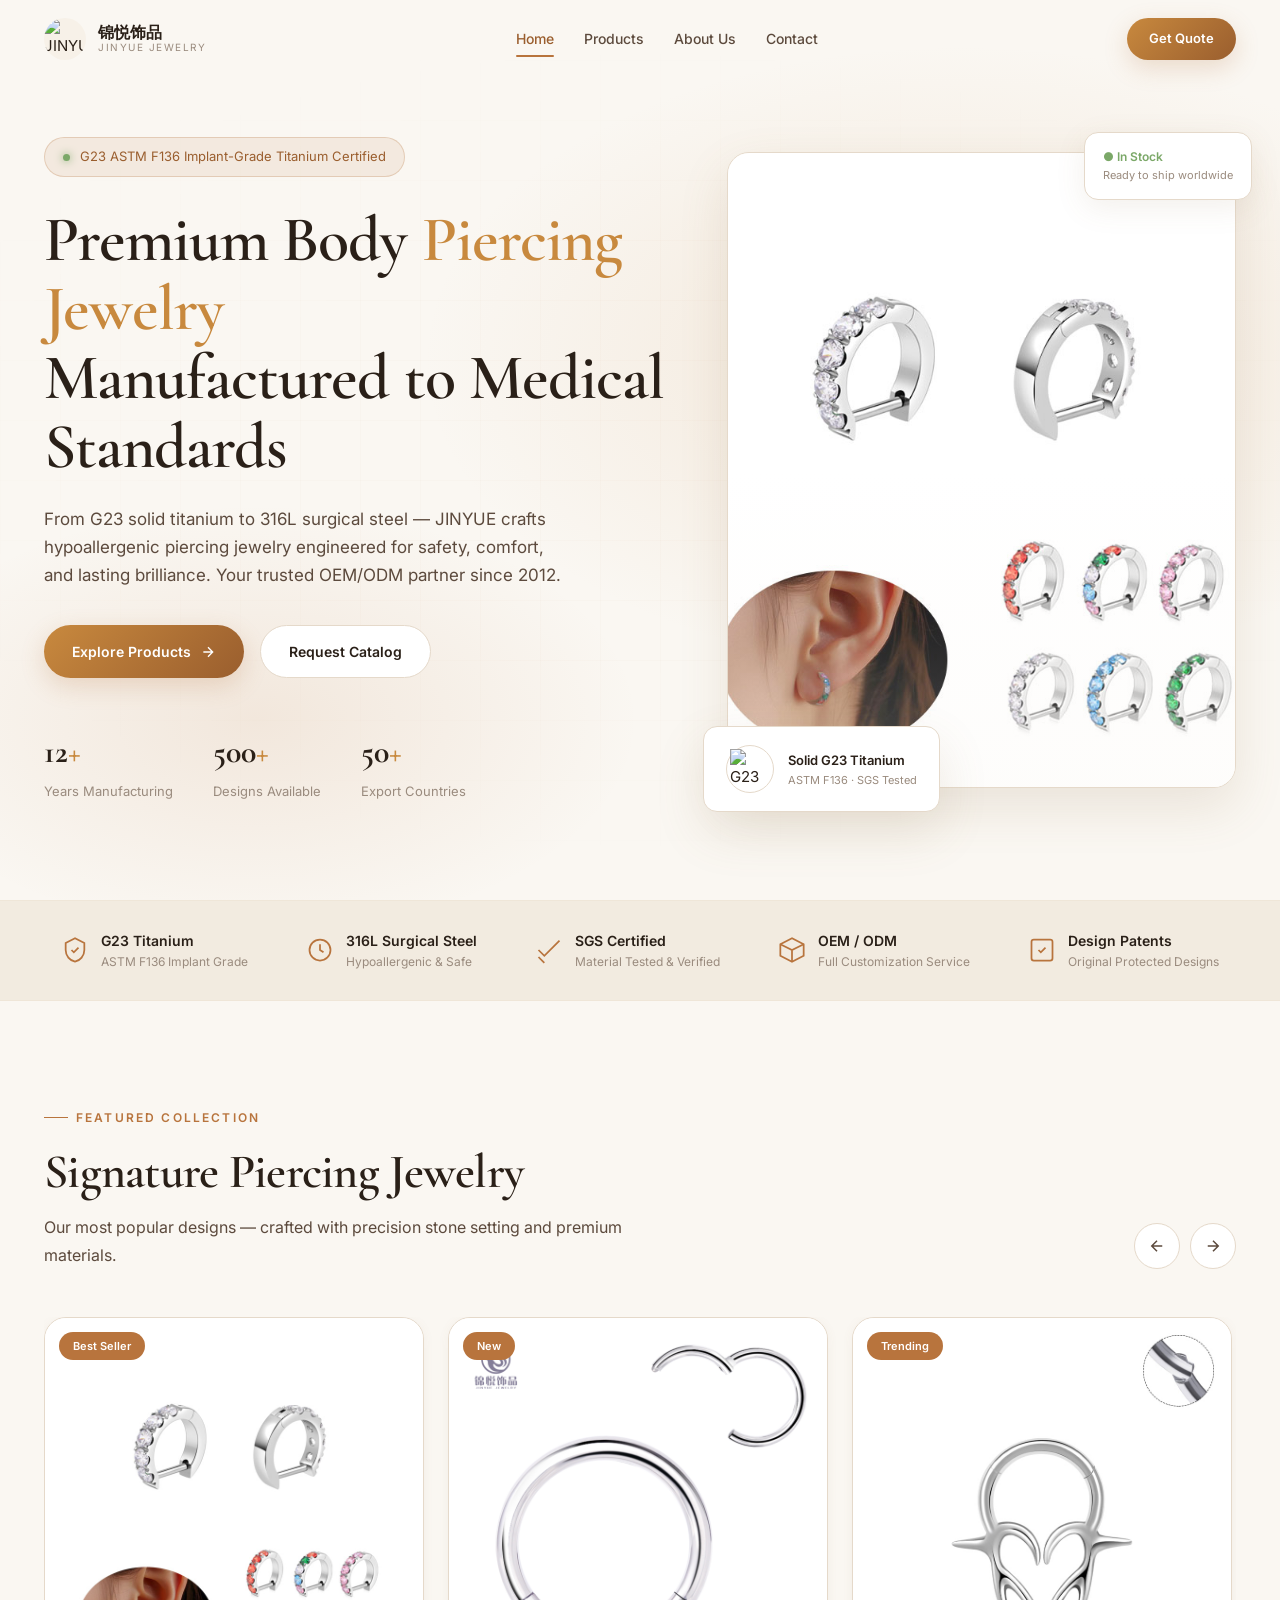
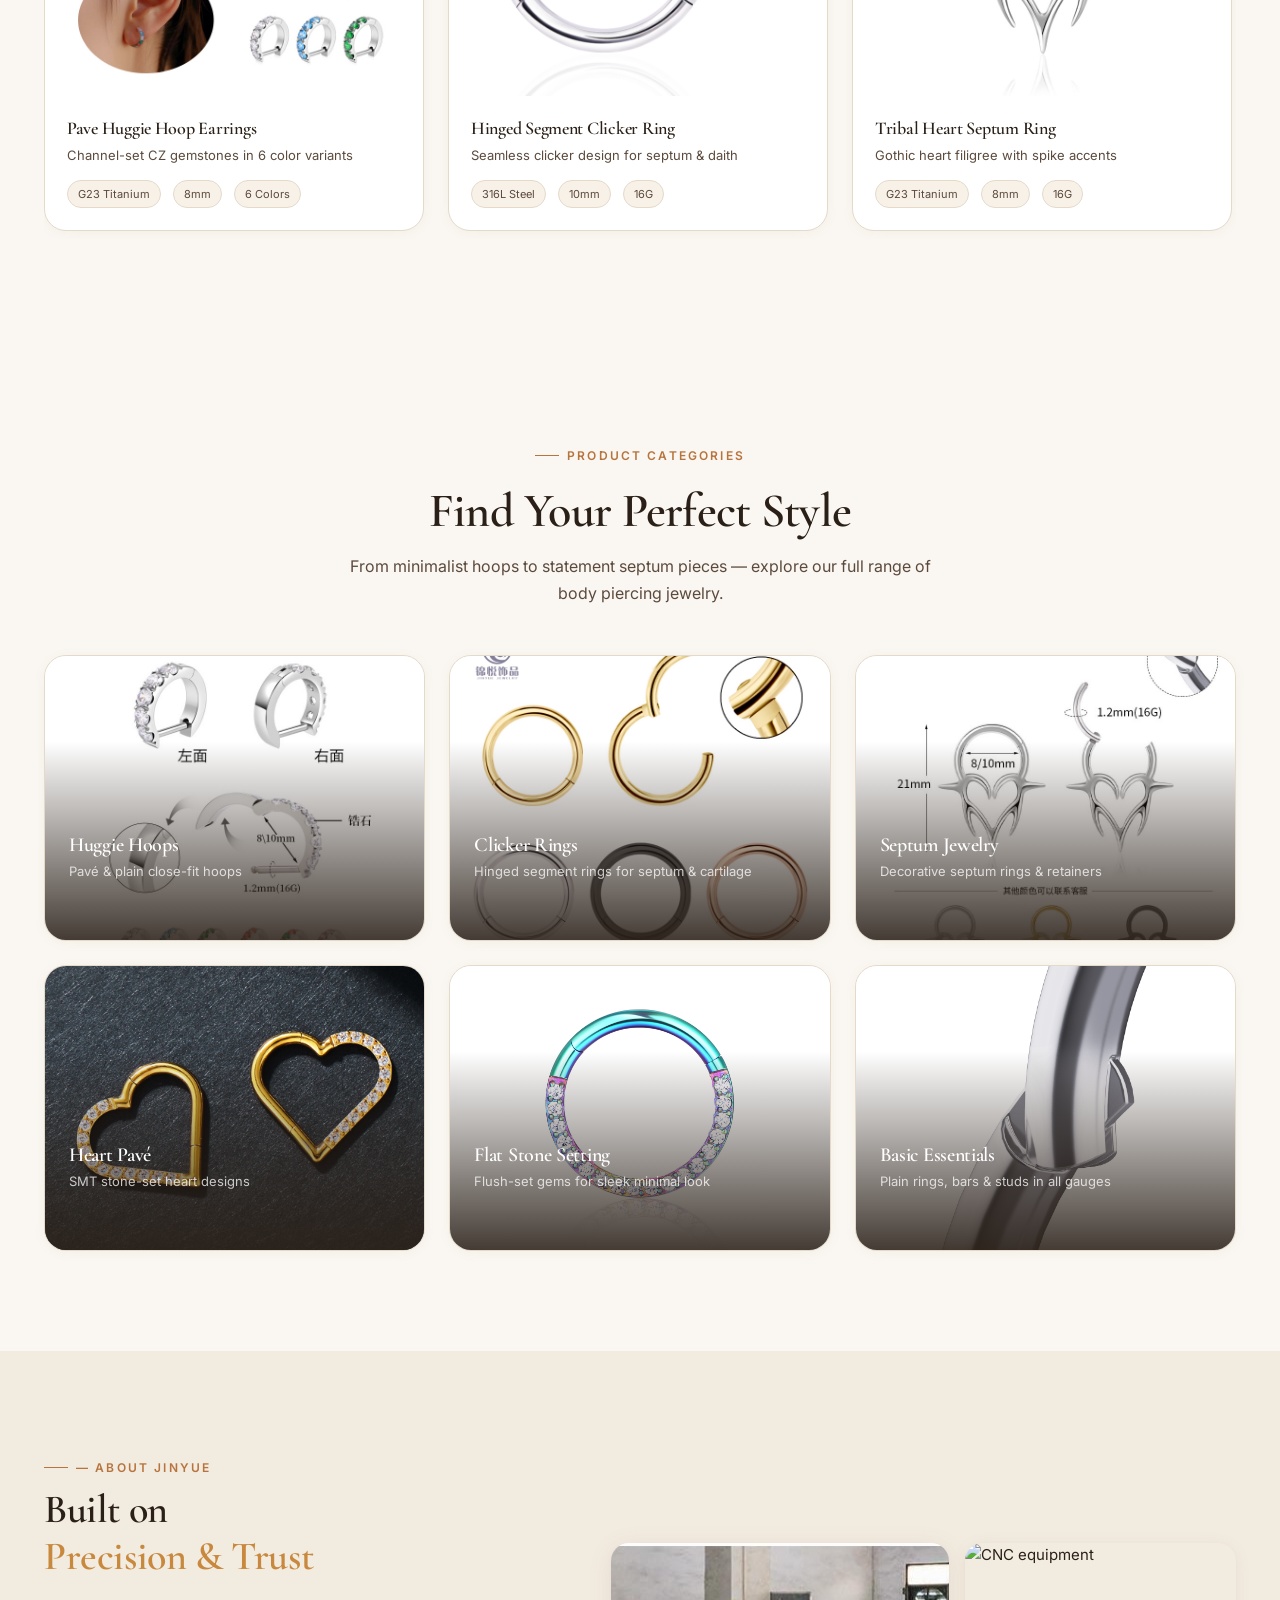
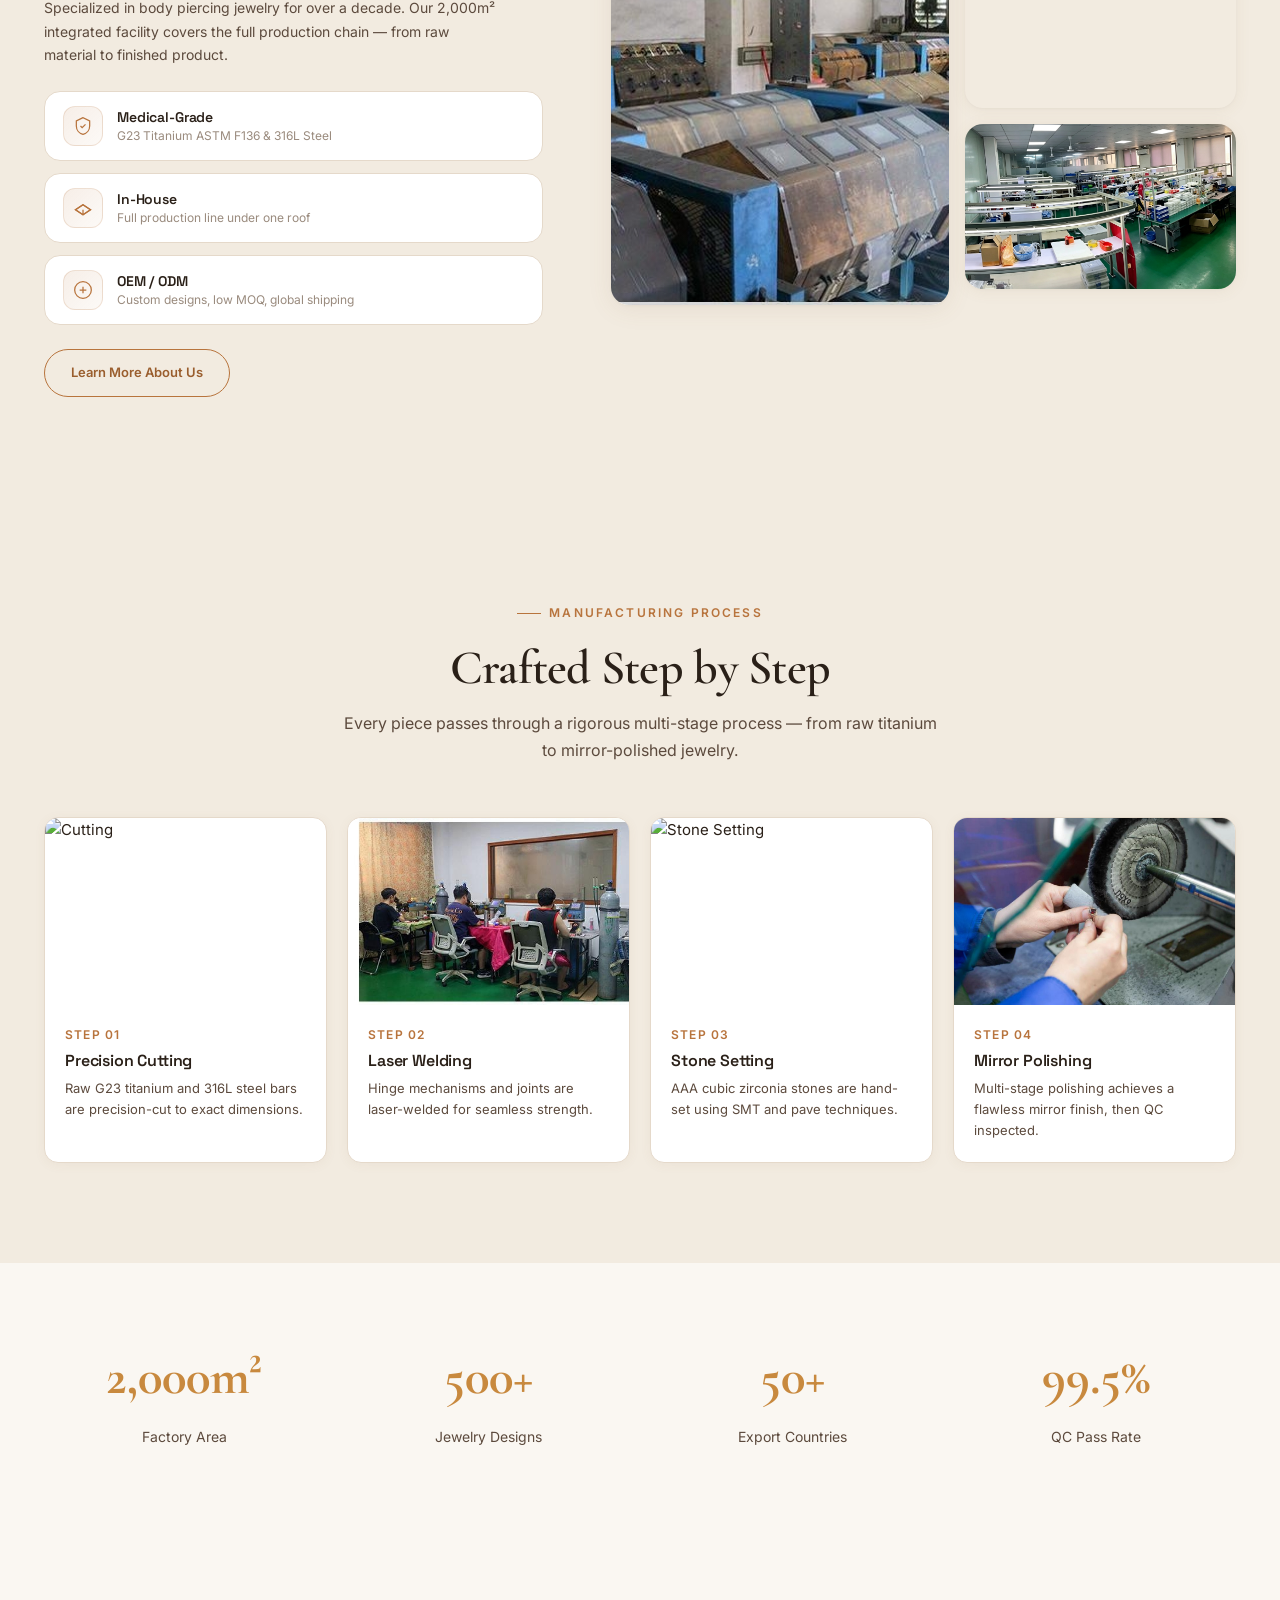
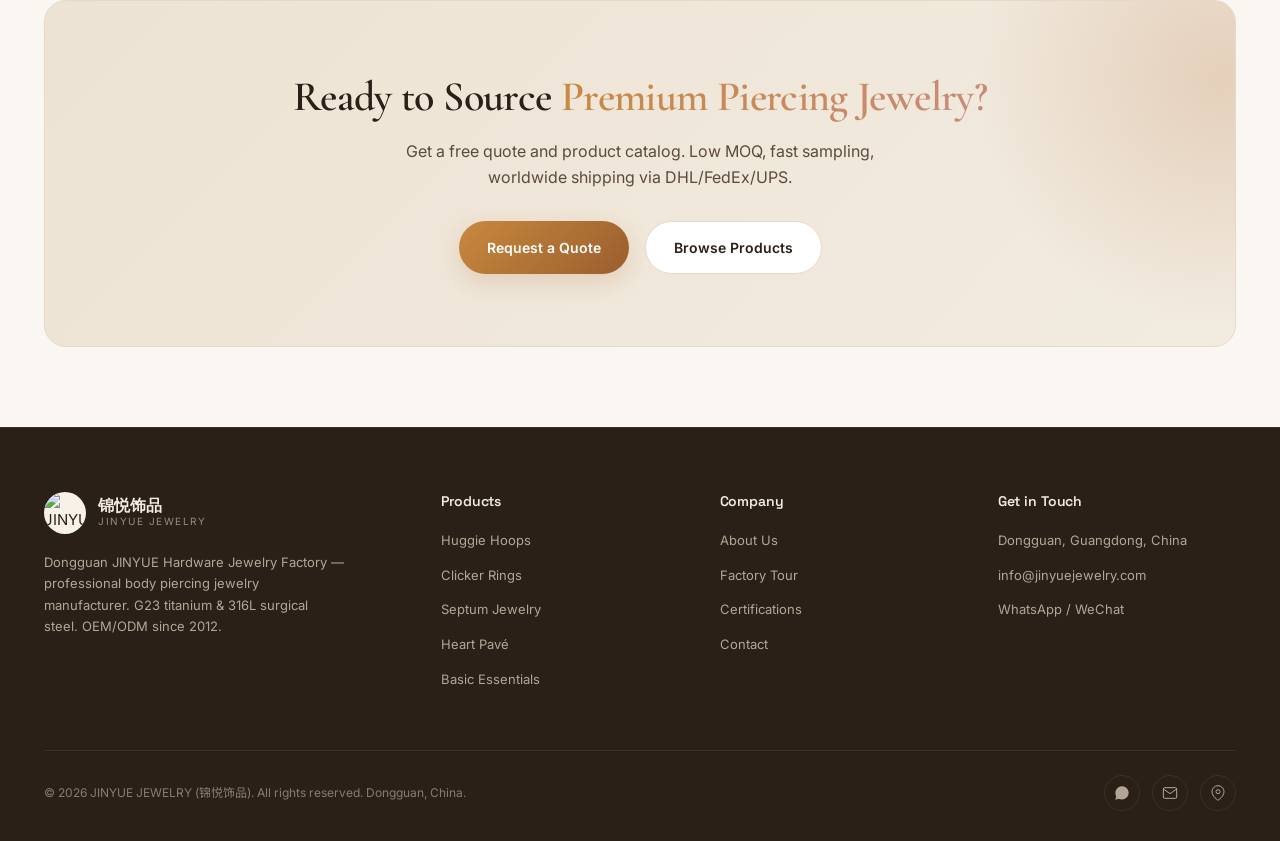
==== commit 97217325: "Update domain to lyj202307.github.io/jinyuejewelry" ====
--- a/index.html
+++ b/index.html
@@ -7,11 +7,11 @@
 <meta name="description" content="JINYUE JEWELRY (锦悦饰品) is a professional body piercing jewelry manufacturer in Dongguan, China. Specializing in G23 ASTM F136 implant-grade titanium and 316L surgical steel piercing jewelry. OEM/ODM, SGS certified.">
 <meta name="keywords" content="body piercing jewelry, G23 titanium, implant grade, ASTM F136, 316L surgical steel, piercing manufacturer, OEM piercing jewelry, Dongguan jewelry factory, JINYUE, 锦悦饰品">
 <meta name="robots" content="index, follow">
-<link rel="canonical" href="https://jinyuejewelry.github.io/">
+<link rel="canonical" href="https://lyj202307.github.io/jinyuejewelry/">
 <meta property="og:title" content="JINYUE JEWELRY — G23 Implant-Grade Titanium Body Piercing Jewelry Manufacturer">
 <meta property="og:description" content="Professional body piercing jewelry manufacturer in Dongguan. G23 ASTM F136 titanium, 316L steel, OEM/ODM, SGS certified. Worldwide shipping.">
-<meta property="og:image" content="https://jinyuejewelry.github.io/assets/logo/jinyue-logo.png">
-<meta property="og:url" content="https://jinyuejewelry.github.io/">
+<meta property="og:image" content="https://lyj202307.github.io/jinyuejewelry/assets/logo/jinyue-logo.png">
+<meta property="og:url" content="https://lyj202307.github.io/jinyuejewelry/">
 <meta property="og:type" content="website">
 <meta name="twitter:card" content="summary_large_image">
 <script type="application/ld+json">
@@ -20,8 +20,8 @@
   "@type": "Organization",
   "name": "JINYUE JEWELRY",
   "alternateName": "锦悦饰品",
-  "url": "https://jinyuejewelry.github.io/",
-  "logo": "https://jinyuejewelry.github.io/assets/logo/jinyue-logo.png",
+  "url": "https://lyj202307.github.io/jinyuejewelry/",
+  "logo": "https://lyj202307.github.io/jinyuejewelry/assets/logo/jinyue-logo.png",
   "description": "Professional body piercing jewelry manufacturer. G23 ASTM F136 titanium, 316L surgical steel, OEM/ODM.",
   "address": { "@type": "PostalAddress", "addressLocality": "Dongguan", "addressRegion": "Guangdong", "addressCountry": "CN" },
   "contactPoint": { "@type": "ContactPoint", "contactType": "sales", "email": "info@jinyuejewelry.com" },
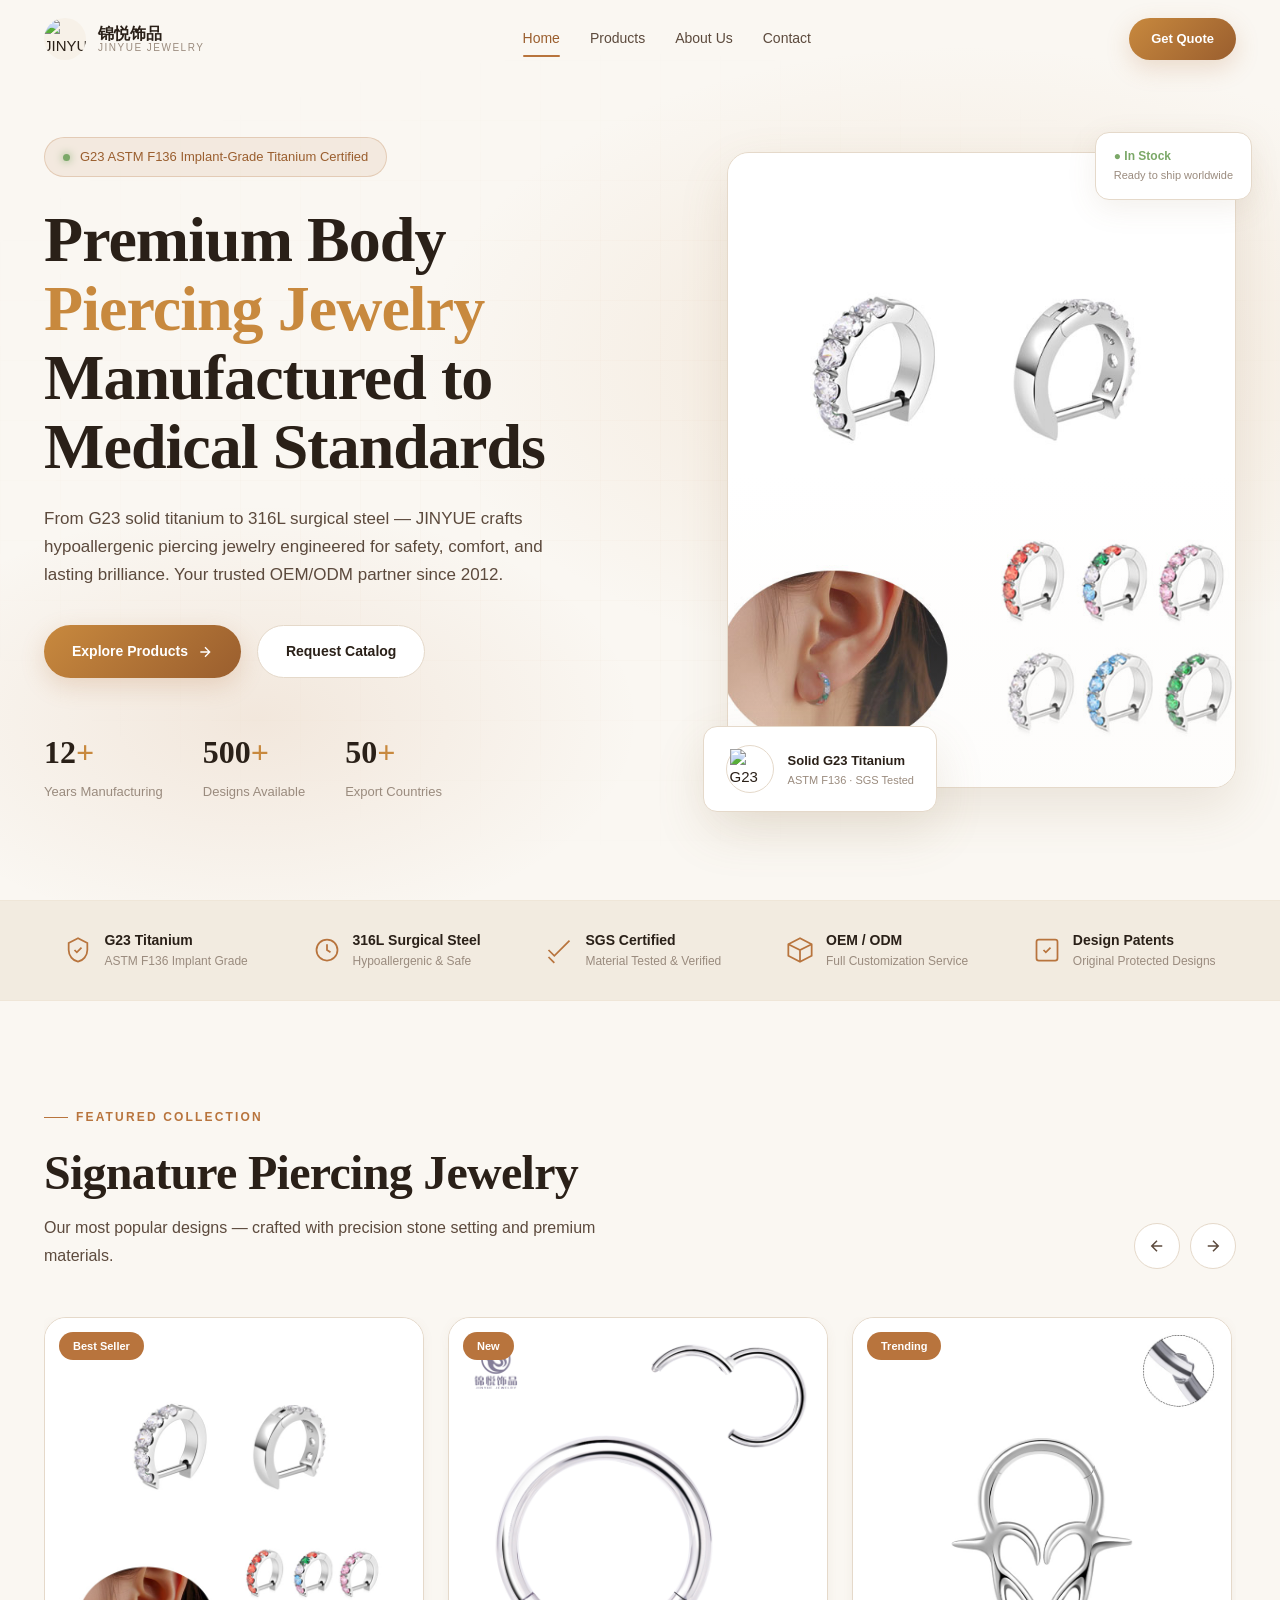
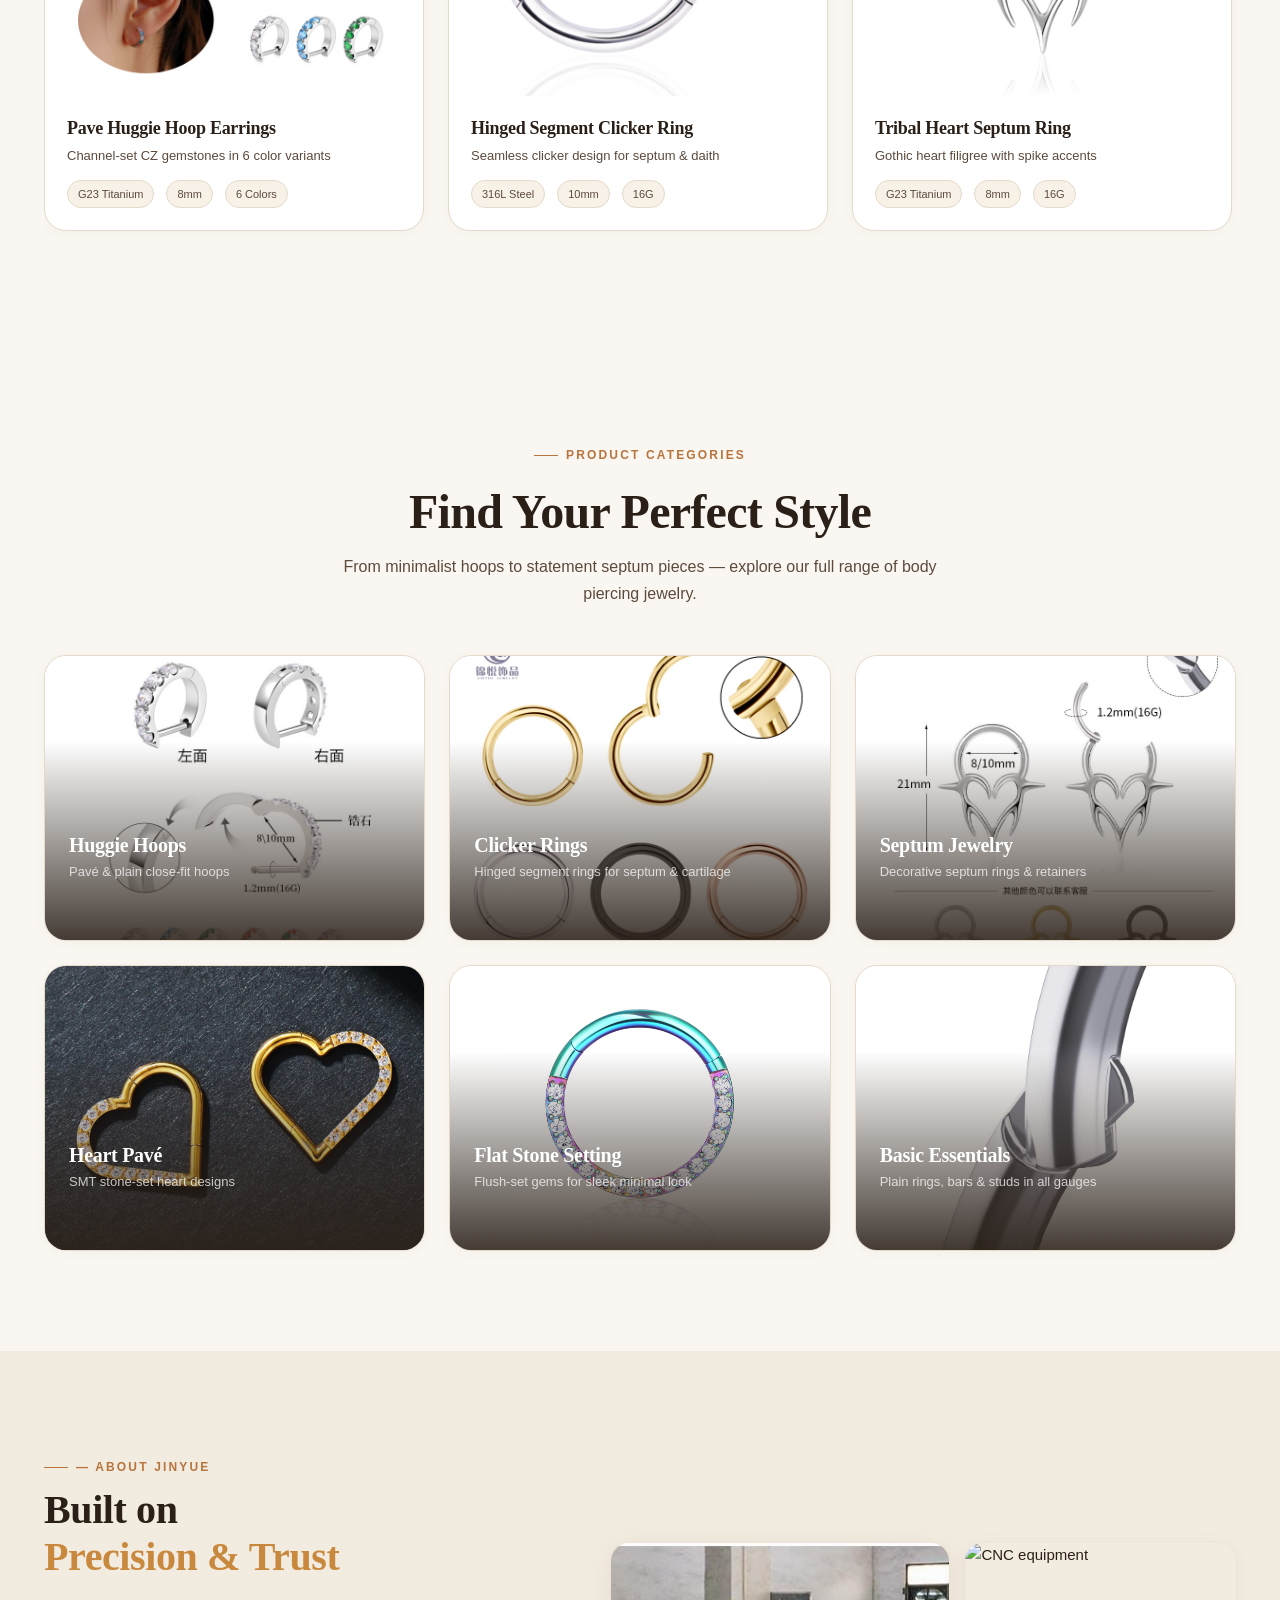
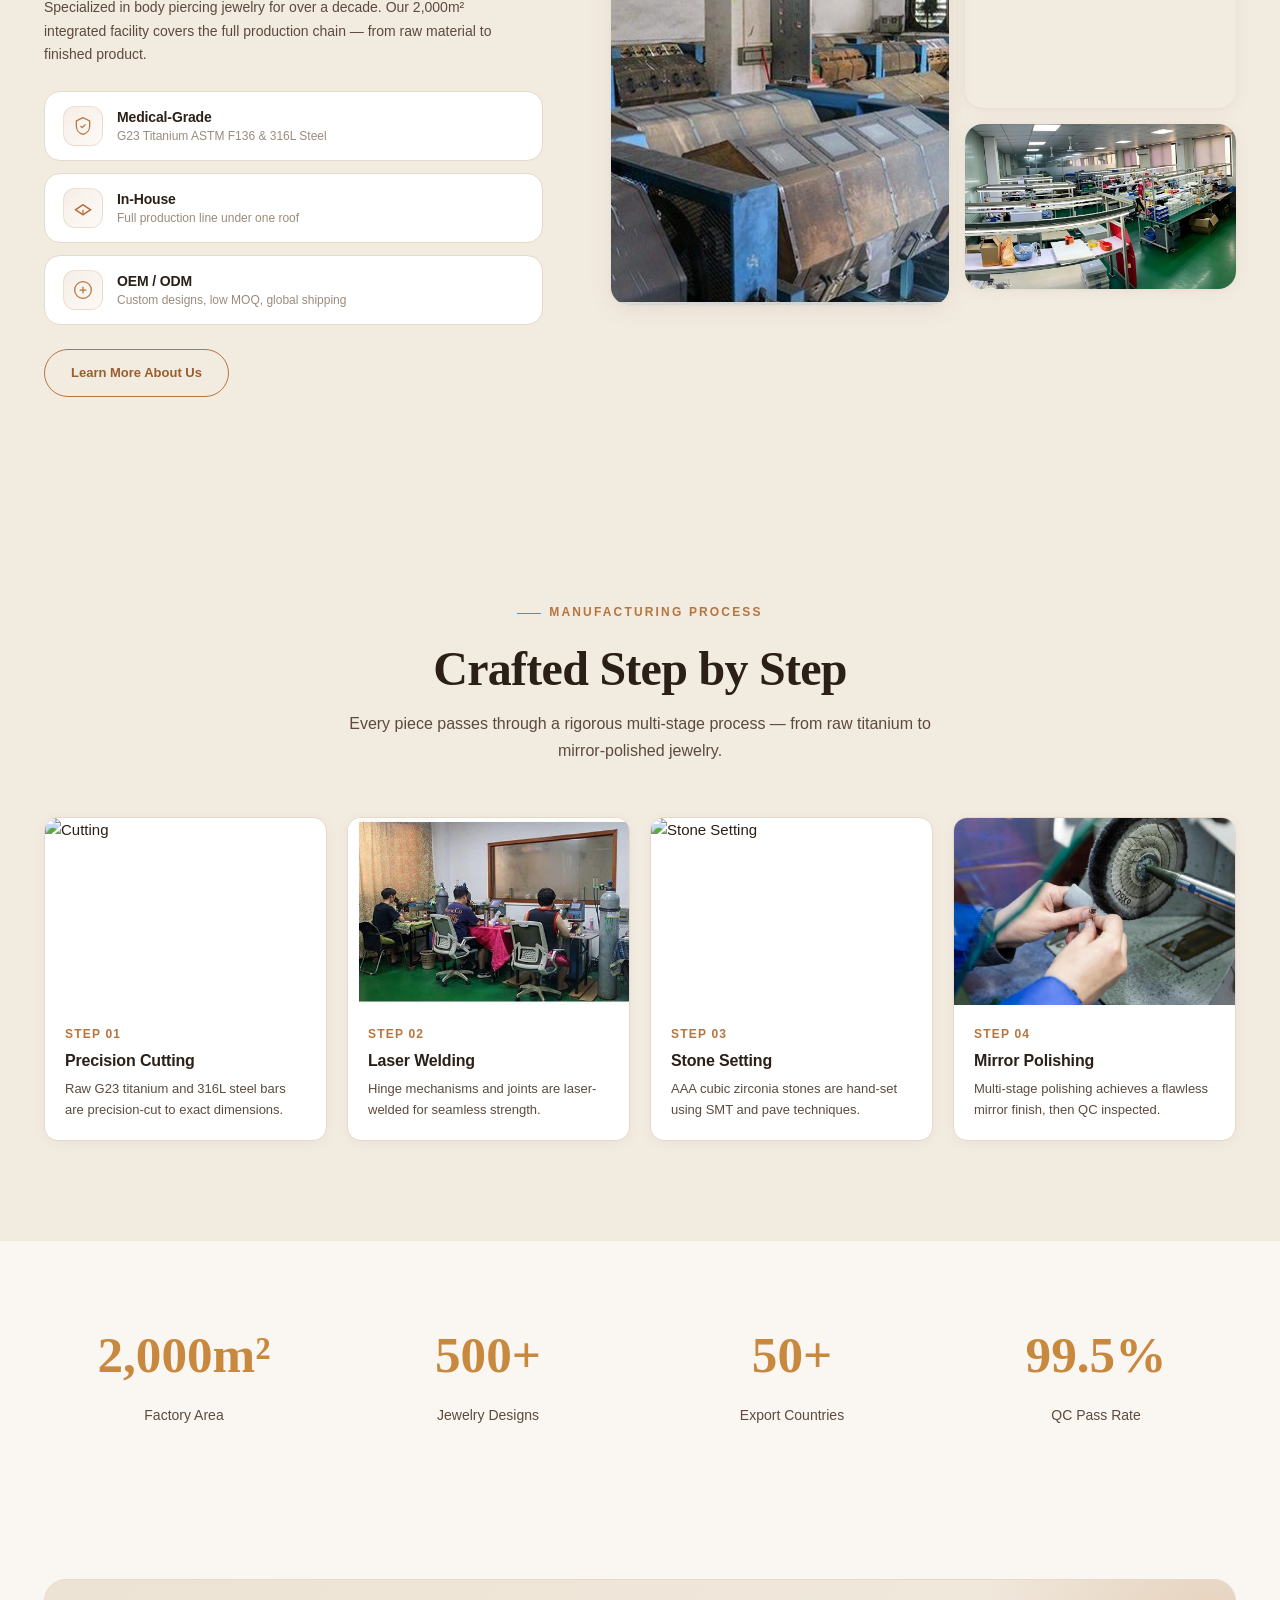
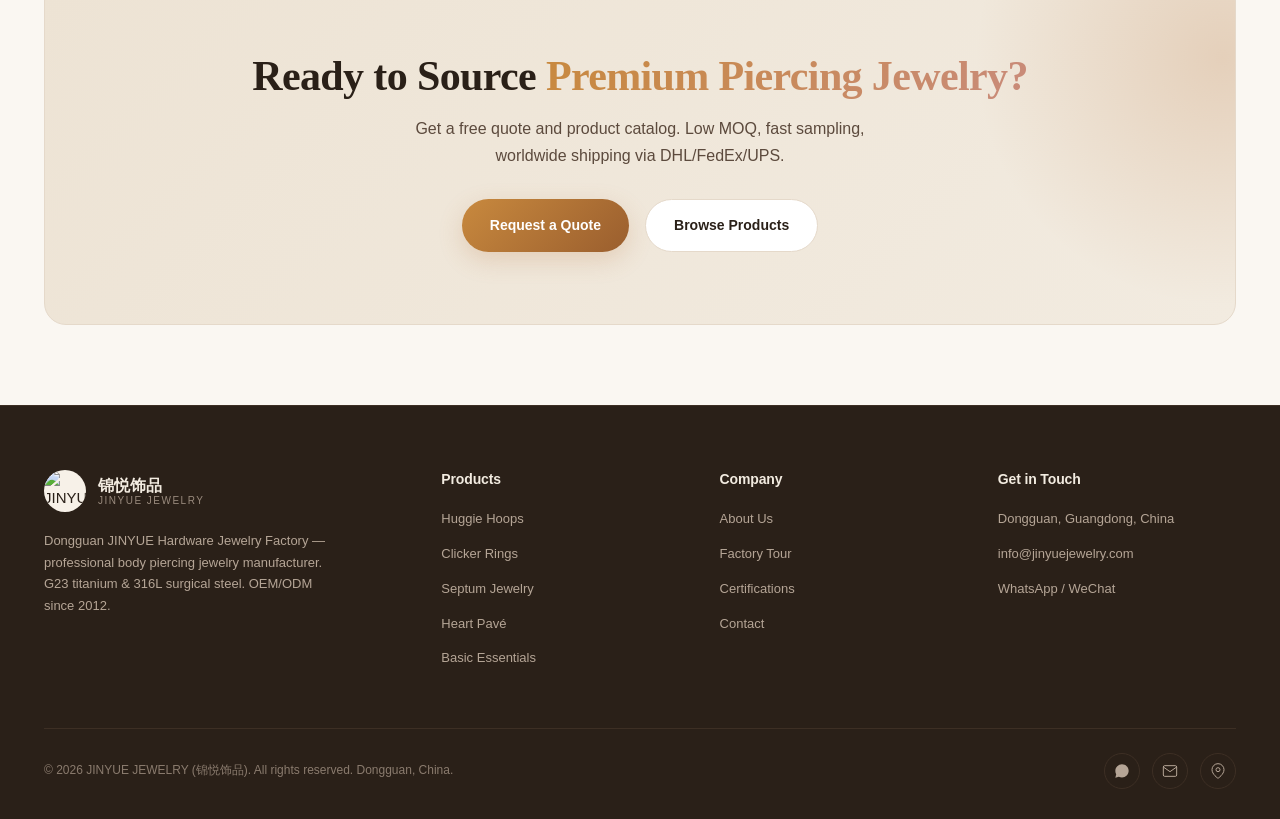
==== commit 802973a3: "Remove Google Fonts for China accessibility" ====
--- a/index.html
+++ b/index.html
@@ -28,9 +28,6 @@
   "sameAs": []
 }
 </script>
-<link rel="preconnect" href="https://fonts.googleapis.com">
-<link rel="preconnect" href="https://fonts.gstatic.com" crossorigin>
-<link href="https://fonts.googleapis.com/css2?family=Cormorant+Garamond:wght@500;600;700&family=Space+Grotesk:wght@400;500;600;700&family=Inter:wght@400;500;600&family=Noto+Sans+SC:wght@400;500;600&display=swap" rel="stylesheet">
 <link rel="icon" href="assets/logo/g23-titanium-badge.png">
 <link rel="stylesheet" href="css/style.css">
 </head>
